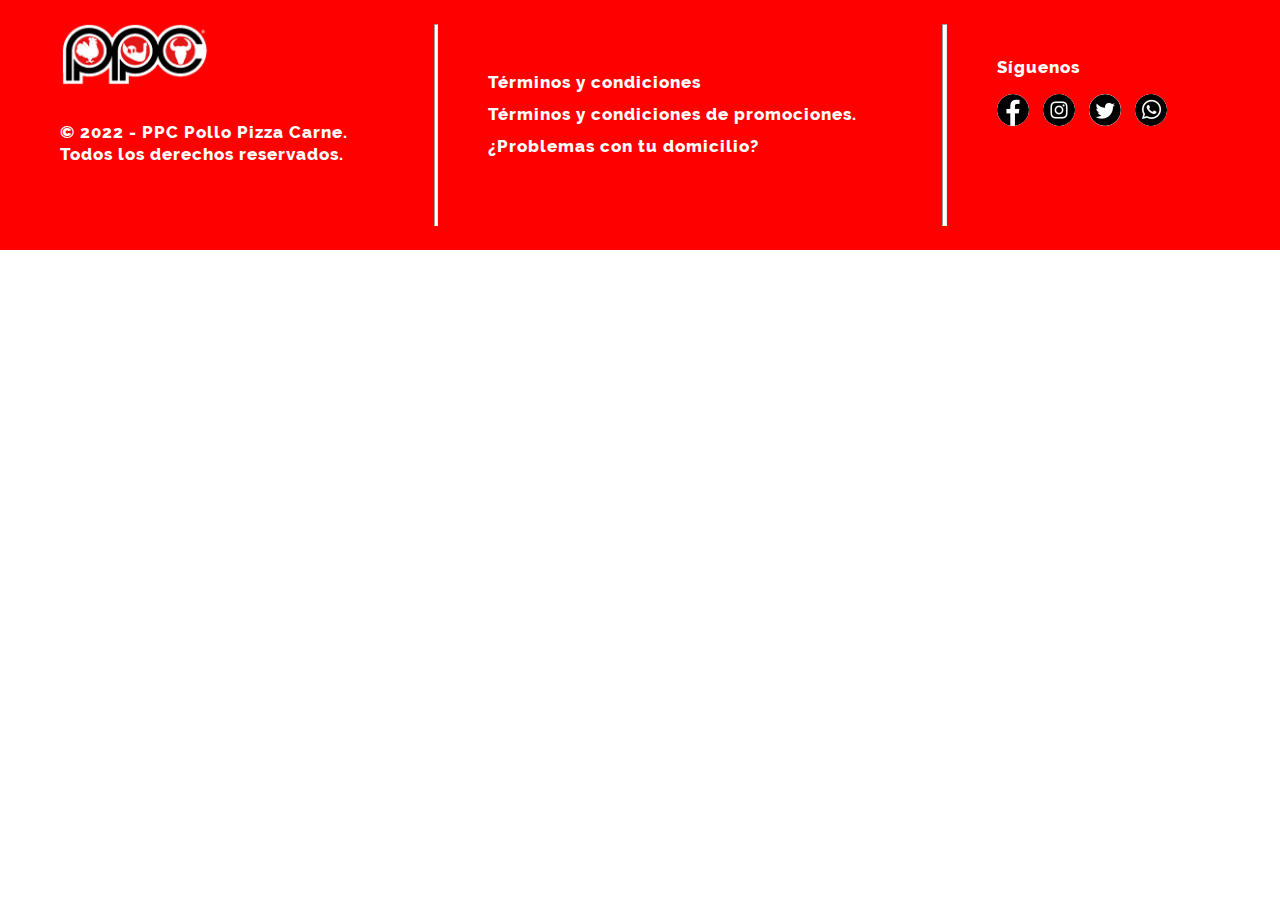
==== index.html @ 68847d25 "Se realiza cambios" ====
<!DOCTYPE html>
<html lang="en">
<head>
    <meta charset="UTF-8">
    <meta name="viewport" content="width=device-width">
    <title>PPC</title>
    <link rel="icon" href="img-proyecto/favicon-32x32.png">
    <link rel="stylesheet" href="public/css/style.css">
    <link rel="preconnect" href="https://fonts.googleapis.com">
    <link rel="preconnect" href="https://fonts.gstatic.com" crossorigin>

<body>
    <footer>
        <section>
            <div class="primero">
                <img src="public/assets/img-proyecto/logo_ppc.png" alt="logo">
                <p>© 2022 - PPC Pollo Pizza Carne.</p>
                <p> Todos los derechos reservados.</p>
            </div>
            <hr id="linea-uno">
            <div class="segundo">
                <p>Términos y condiciones</p>
                <p>Términos y condiciones de promociones.</p>
                <p>¿Problemas con tu domicilio?</p>
            </div>
            <hr id="linea-dos">
            <div class="tercero">
                <p>Síguenos</p>
                <div id="redes">
                    <img src="public/assets/img-proyecto/logotipo-circular-de-facebook.png" alt="Facebook">
                    <img src="public/assets/img-proyecto/instagram_black_logo_icon_147122.ico" alt="Instagram">
                    <img src="public/assets/img-proyecto/social_Twitter_38.ico" alt="Twitter">
                    <img src="public/assets/img-proyecto/whatsapp_black_logo_icon_147050.ico" alt="whatsapp">
                </div>
            </div>
        </section>
    </footer>
</body>
</html>
---- public/css/style.css ----
@font-face {
    font-family: product;
    src: url(../assets/fuentes/Raleway-ExtraBold.ttf);
    font-style: normal;
    font-weight: normal;
}
body{
    font-family: product;
    font-size: 17px;
    margin: 0;
    padding: 0;
    letter-spacing: 1px;
}
section{
    display: flex;
    background-color: red;
    height: 250px;
    width: 100%;
    color: white;
    align-items: center;
    justify-content: center;
}
.primero{
    display: flex; 
    flex-direction: column;
    margin-bottom: 80px;
    width: 400px;
    margin-left: 60px;
}
.primero p{
    margin-bottom: -15px;
}
.primero img{
    width: 150px;
    margin-bottom: 20px;
}
hr{
    width: 3px;
    height: 200px;
    background-color: white;
    margin-top: 5px;
    margin-left: 50px;
    margin-right: 50px;
    margin-bottom: 5px;
} 

.tercero{
    display: flex;
    flex-direction: column;
}
#redes img{
    background-color: white;
    border-radius: 100%;
    border-color: black;
    border-width: -1px;
    max-width: 15%;
    width: 32px; 
    margin-right: 9px;
    margin-bottom: 80px;
}
.segundo {
    margin-bottom: 45px;
    width: 500px;
}
.segundo p{
    margin-bottom: -5px;
}
.tercero{
    width: 350px;
}
@media screen and (max-width: 700px){
    section{
        flex-direction: column;
        height: 400px;
        justify-content: flex-start;
        align-items: flex-start;
    }
    .primero{
        margin: 0;
        margin-bottom: 10px;
        margin-left: 20px;
    }
    .primero img{
        margin-bottom: 1px;
    }
    hr{
        margin: 0;
        visibility: hidden;
    }
    .segundo{
        margin-left: 20px;
        margin-bottom: 0;
    }
    .tercero{
        margin-left: 20px;
        width: none;
    }
}
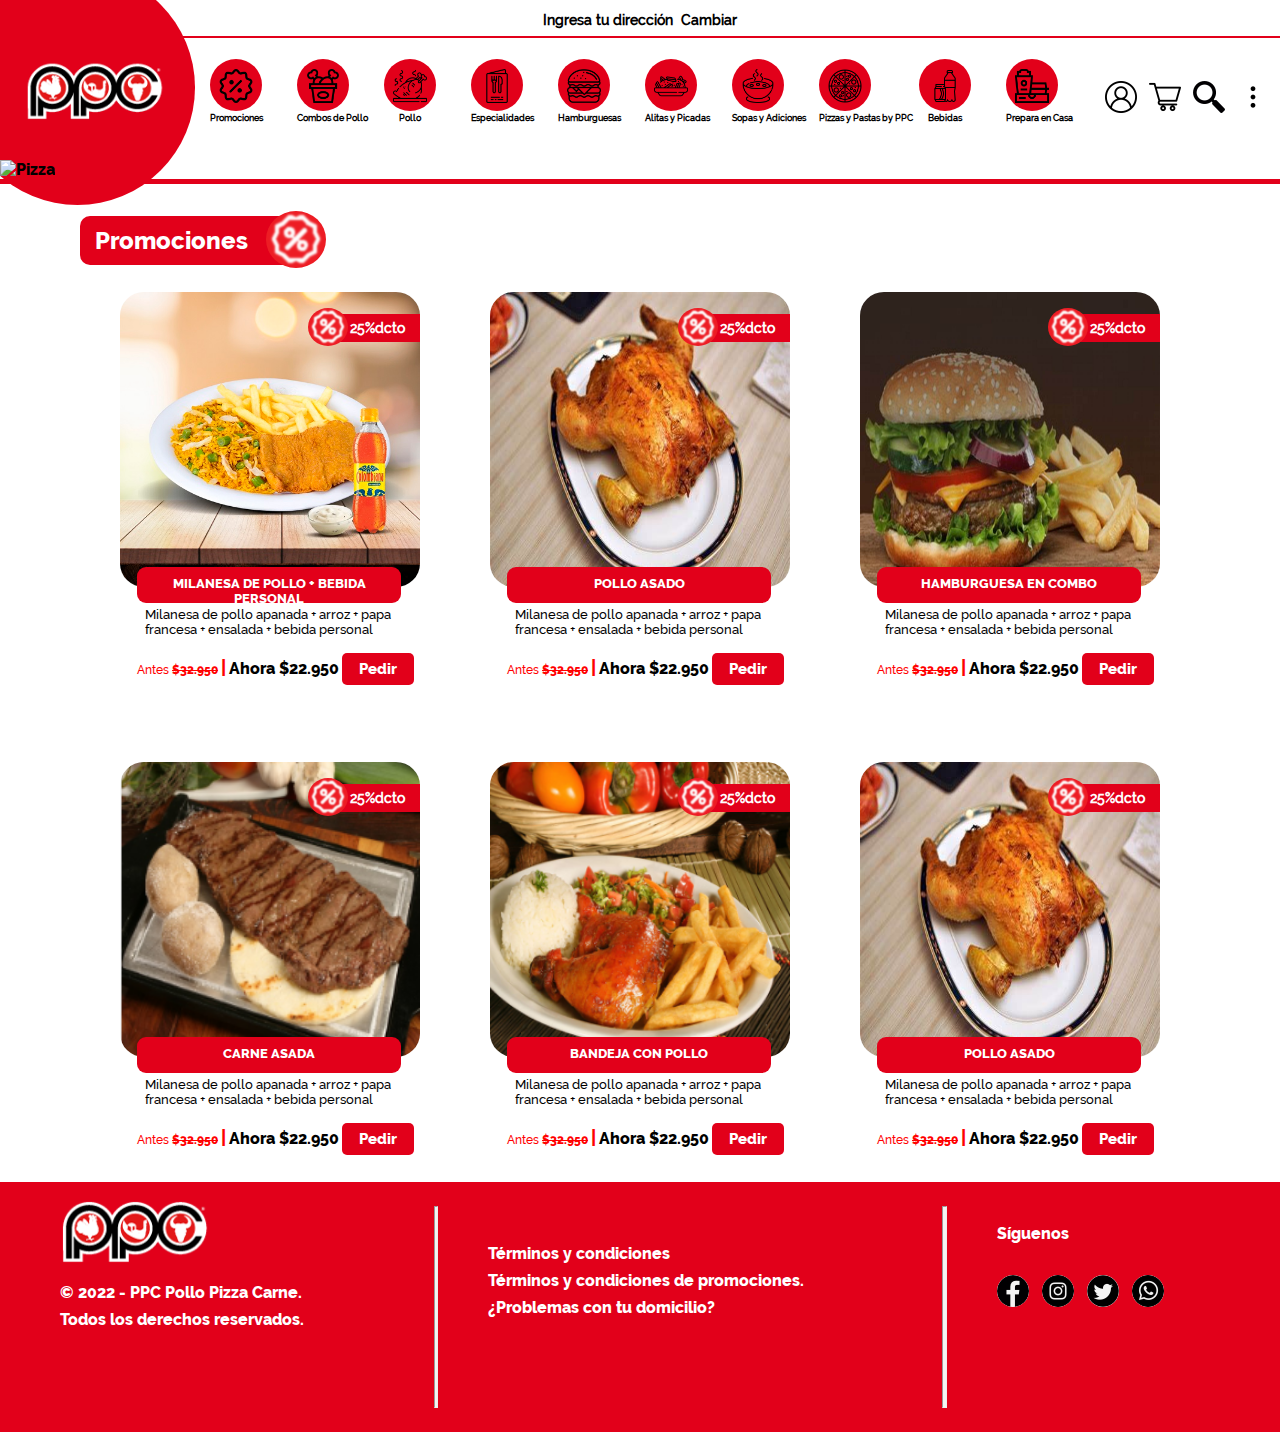
==== commit 869c6021: "Corrección navbar" ====
--- a/index.html
+++ b/index.html
@@ -1,19 +1,299 @@
 <!DOCTYPE html>
-<html lang="en">
+<html lang="es">
 <head>
     <meta charset="UTF-8">
-    <meta name="viewport" content="width=device-width">
+    <meta http-equiv="X-UA-Compatible" content="IE=edge">
+    <meta name="viewport" content="width=device-width, initial-scale=1.0">
     <title>PPC</title>
-    <link rel="icon" href="img-proyecto/favicon-32x32.png">
-    <link rel="stylesheet" href="public/css/style.css">
+
+    <!--Styles-->
+    <link rel="stylesheet" href="public/css/styles.css">
+
+    <!--favicon-->
+    <link rel="shortcut icon" href="public/assets/icons/favicon.png" type="image/x-icon">
+
+    <!--Fonts-->
     <link rel="preconnect" href="https://fonts.googleapis.com">
     <link rel="preconnect" href="https://fonts.gstatic.com" crossorigin>
-
+    <link href="https://fonts.googleapis.com/css2?family=Fraunces:opsz,wght@9..144,300;9..144,700&family=Kanit:wght@300;400&family=Montserrat:wght@400;500;700&family=Roboto:wght@500&display=swap" rel="stylesheet">
+
+    <!-- Ion icon -->
+    <script defer type="module" src="https://unpkg.com/ionicons@5.5.2/dist/ionicons/ionicons.esm.js"></script>
+
+</head>
 <body>
-    <footer>
-        <section>
+    
+    <!-- Header -->
+    <header>
+        <nav>
+            <div class="container-logo">
+                <a href="#">
+                 <img src="public/assets/img/logo_ppc.png" alt="Logo PPC">
+                 </a> 
+             </div>
+         
+             <div class="container-banner">
+                 <div class="direction-options">
+                     
+                     <a class="enter-address" href="#">
+                         Ingresa tu dirección
+                     </a>
+                     
+                     <a class="change-address" href="#">
+                         Cambiar
+                     </a>
+                 </div>
+         
+                 <div class="line">
+             
+                 </div>
+         
+                 <div class="container-menu-options">
+         
+                     <div class="container-menu">
+                         <div class="menu">
+                             <a href="#">
+                                 <img src="public/assets/img/promociones.png" alt="Promociones">
+                                 <p class="text-menu">Promociones</p>
+                                </a>
+                            </div>
+         
+                         <div class="menu">
+                             <a href="#">
+                                 <img src="public/assets/img/combos_pollo.png" alt="Combos de Pollo">
+                                 <p class="text-menu">Combos de Pollo</p>
+                             </a>
+                         </div>
+         
+                         <div class="menu">
+                             <a href="#">
+                                 <img src="public/assets/img/pollo.png" alt="Pollo">
+                                 <p class="text-menu">Pollo</p>
+                             </a>
+                         </div>
+         
+                         <div class="menu">
+                             <a href="#">
+                                 <img src="public/assets/img/especialidades.png" alt="Especialidades">
+                                 <p class="text-menu">Especialidades</p>
+                             </a>
+                         </div>
+         
+                         <div class="menu">
+                             <a href="#">
+                                 <img src="public/assets/img/hamburguesa.png" alt="Hamburguesas">
+                                 <p class="text-menu">Hamburguesas</p>
+                             </a>
+                         </div>
+         
+                         <div class="menu">
+                             <a href="#">
+                                 <img src="public/assets/img/alitas_y_picadas.png" alt="Alitas y Picadas">
+                                 <p class="text-menu">Alitas y Picadas</p>
+                             </a>
+                         </div>
+         
+                         <div class="menu">
+                             <a href="#">
+                                 <img src="public/assets/img/sopas.png" alt="Sopas y Adiciones">
+                                 <p class="text-menu">Sopas y Adiciones</p>
+                             </a>
+                         </div>
+         
+                         <div class="menu">
+                             <a href="#">
+                                 <img src="public/assets/img/pizza.png" alt="Pizzas y Pastas By PPC">
+                                 <p class="text-menu">Pizzas y Pastas by PPC</p>
+                             </a>
+                         </div>
+         
+                         <div class="menu">
+                             <a href="#">
+                                 <img src="public/assets/img/bebidas.png" alt="Bebidas">
+                                 <p class="text-menu">Bebidas</p>
+                             </a>
+                         </div>
+         
+                         <div class="menu">
+                             <a href="#">
+                                 <img src="public/assets/img/prepara-casa.png" alt="Prepara en Casa">
+                                 <p class="text-menu">Prepara en Casa</p>
+                             </a>
+                         </div>
+                         
+                     </div>
+         
+                     <div class="container-options">
+                         
+                         <a href="#"><img class="options-user" src="public/assets/img/user.png" alt="User"></a> 
+                         <a href="#"><img class="options-user" src="public/assets/img/cart.png" alt="Cart"></a>
+                         <a href="#"><img class="options-user" src="public/assets/img/search.png" alt="Search"></a>
+                         <a href="#"><img class="options-user" src="public/assets/img/three-points.png" alt="Options"></a>
+                     
+                     </div>
+                 </div>
+                 
+             </div>
+        </nav>
+    </header>
+    <main>
+
+        <!-- Carrousel -->
+
+        <div> 
+            <ion-icon name="chevron-back-outline" class="slider-icon__arrow leftArrow" onclick="plusSlides(-1)"></ion-icon>
+
+            <ion-icon name="chevron-forward-outline" class="slider-icon__arrow rightArrow" onclick="plusSlides(1)"></ion-icon>
+        </div>
+    
+    
+    <section class="slider-container">
+
+            <section class="slider-content w3-animate-right"> 
+                <img class="img-carrousel" src="https://cdn.inoutdelivery.com/ppc.inoutdelivery.com/lg/1663952769043-1500x400.jpg" alt="Pizza" style="width:100%">
+            </section>
+
+            <section class="slider-content w3-animate-right"> 
+                <img class="img-carrousel" src="https://cdn.inoutdelivery.com/ppc.inoutdelivery.com/lg/1648566116126-1550x400_Milanesa.jpg" alt="Milanesa" style="width:100%">
+            </section>
+            
+            <section class="slider-content w3-animate-right "> 
+                <img class="img-carrousel" src="https://cdn.inoutdelivery.com/ppc.inoutdelivery.com/lg/1649430879957-1550x400_Pizza.jpg" alt="Pizza" style="width:100%">
+            </section>
+            
+            <section class="slider-content w3-animate-right">
+                <img class="img-carrousel" src="https://cdn.inoutdelivery.com/ppc.inoutdelivery.com/lg/1649430859331-1550x400_Pizzas%26Pastas%20(1).jpg" alt="Pizza" style="width:100%">
+            </section>
+            
+            <section class="slider-content w3-animate-right ">
+                <img class="img-carrousel" src="https://cdn.inoutdelivery.com/ppc.inoutdelivery.com/lg/1649430879957-1550x400_Pizza.jpg" alt="Pizza" style="width:100%">
+            </section>
+            
+        </section>
+
+    <!-- Content-card -->
+        <div class="promo">
+            <span class="percent"><h2>Promociones</h2> </span> 
+            <span class="icon">
+                <img class="icon-percent" src="public/assets/img/icon-percent.png" alt="">  
+            </span> 
+        </div>
+        <div class="container">
+            <div class="card">
+                <div class="image">
+                    <p class="hidden">Milanesa de pollo apanada + arroz + papa francesa + ensalada + bebida personal</p>
+                    <img class="pro" src="public/assets/img/milanesa-pollo.jpg" alt="">
+                    <div class="discount-price">
+                        <span class="percent"><p>25%dcto</p> </span> 
+                            <span class="icon">
+                                <img class="icon-percent" src="public/assets/img/icon-percent.png" alt="">
+                            </span>      
+                        </div>
+                    </div>
+                <h4>MILANESA DE POLLO + BEBIDA PERSONAL</h4> 
+                <p class="text">Milanesa de pollo apanada + arroz + papa francesa + ensalada + bebida personal</p>
+                <div class="price">
+                    <p class="price-total">Antes <del class="subrayado">  $32.950</del> <span class="separator">|</span> <strong class="now">  Ahora $22.950</strong> <button><strong>Pedir</strong></button></p>
+                </div> 
+            </div>
+
+            <div class="card">
+                <div class="image">
+                    <p class="hidden">Milanesa de pollo apanada + arroz + papa francesa + ensalada + bebida personal</p>
+                    <img class="pro" src="public/assets/img/pollo-asado.jpg" alt="">
+                    <div class="discount-price">
+                        <span class="percent"><p>25%dcto</p> </span> 
+                        <span class="icon">
+                            <img class="icon-percent" src="public/assets/img/icon-percent.png" alt="">  
+                            </span>      
+                    </div>
+                </div>
+                <h4>POLLO ASADO</h4> 
+                <p class="text">Milanesa de pollo apanada + arroz + papa francesa + ensalada + bebida personal</p>
+                <div class="price">
+                    <p class="price-total">Antes <del class="subrayado">  $32.950</del> <span class="separator">|</span> <strong class="now">  Ahora $22.950</strong> <button><strong>Pedir</strong></button></p>
+                </div> 
+            </div>
+
+            <div class="card">
+                <div class="image">
+                    <p class="hidden">Milanesa de pollo apanada + arroz + papa francesa + ensalada + bebida personal</p>
+                    <img class="pro" src="public/assets/img/hamburguesa-combo.jpg" alt="">
+                    <div class="discount-price">
+                        <span class="percent"><p>25%dcto</p> </span> 
+                            <span class="icon">
+                            <img class="icon-percent" src="public/assets/img/icon-percent.png" alt="">  
+                            </span>      
+                    </div>
+                </div>
+                <h4>HAMBURGUESA EN COMBO</h4> 
+                <p class="text">Milanesa de pollo apanada + arroz + papa francesa + ensalada + bebida personal</p>
+                <div class="price">
+                    <p class="price-total">Antes <del class="subrayado">  $32.950</del> <span class="separator">|</span> <strong class="now">  Ahora $22.950</strong> <button><strong>Pedir</strong></button></p>
+                </div> 
+            </div>
+            
+            <div class="card">
+                <div class="image">
+                    <p class="hidden">Milanesa de pollo apanada + arroz + papa francesa + ensalada + bebida personal</p>
+                    <img class="pro" src="public/assets/img/carne-asada.png" alt="">
+                    <div class="discount-price">
+                        <span class="percent"><p>25%dcto</p> </span> 
+                            <span class="icon">
+                            <img class="icon-percent" src="public/assets/img/icon-percent.png" alt="">  
+                            </span>      
+                    </div>
+                </div>
+                <h4>CARNE ASADA</h4> 
+                <p class="text">Milanesa de pollo apanada + arroz + papa francesa + ensalada + bebida personal</p>
+                <div class="price">
+                    <p class="price-total">Antes <del class="subrayado">  $32.950</del> <span class="separator">|</span> <strong class="now">  Ahora $22.950</strong> <button><strong>Pedir</strong></button></p>
+                </div> 
+            </div>
+
+            <div class="card">
+                <div class="image">
+                    <p class="hidden">Milanesa de pollo apanada + arroz + papa francesa + ensalada + bebida personal</p>
+                    <img class="pro" src="public/assets/img/bandeja-pollo.png" alt="">
+                    <div class="discount-price">
+                        <span class="percent"><p>25%dcto</p> </span> 
+                            <span class="icon">
+                            <img class="icon-percent" src="public/assets/img/icon-percent.png" alt="">  
+                            </span>      
+                    </div>
+                </div>
+                <h4>BANDEJA CON POLLO</h4> 
+                <p class="text">Milanesa de pollo apanada + arroz + papa francesa + ensalada + bebida personal</p>
+                <div class="price">
+                    <p class="price-total">Antes <del class="subrayado">  $32.950</del> <span class="separator">|</span> <strong class="now">  Ahora $22.950</strong> <button><strong>Pedir</strong></button></p>
+                </div> 
+            </div>
+            <div class="card">
+                <div class="image">
+                    <p class="hidden">Milanesa de pollo apanada + arroz + papa francesa + ensalada + bebida personal</p>
+                    <img class="pro" src="public/assets/img/pollo-asado.jpg" alt="">
+                    <div class="discount-price">
+                        <span class="percent"><p>25%dcto</p> </span> 
+                            <span class="icon">
+                            <img class="icon-percent" src="public/assets/img/icon-percent.png" alt="">  
+                            </span>      
+                    </div>
+                </div>
+                <h4>POLLO ASADO</h4> 
+                <p class="text">Milanesa de pollo apanada + arroz + papa francesa + ensalada + bebida personal</p>
+                <div class="price">
+                    <p class="price-total">Antes <del class="subrayado">  $32.950</del> <span class="separator">|</span> <strong class="now">  Ahora $22.950</strong> <button><strong>Pedir</strong></button></p>
+                </div> 
+            </div>
+        </div>
+    </main>
+
+    <!-- Footer -->
+
+    <footer class="footer">
+        <section class="section-footer">
             <div class="primero">
-                <img src="public/assets/img-proyecto/logo_ppc.png" alt="logo">
+                <img src="./public/assets/img/img-proyecto/logo_ppc.png" alt="logo">
                 <p>© 2022 - PPC Pollo Pizza Carne.</p>
                 <p> Todos los derechos reservados.</p>
             </div>
@@ -27,13 +307,19 @@
             <div class="tercero">
                 <p>Síguenos</p>
                 <div id="redes">
-                    <img src="public/assets/img-proyecto/logotipo-circular-de-facebook.png" alt="Facebook">
-                    <img src="public/assets/img-proyecto/instagram_black_logo_icon_147122.ico" alt="Instagram">
-                    <img src="public/assets/img-proyecto/social_Twitter_38.ico" alt="Twitter">
-                    <img src="public/assets/img-proyecto/whatsapp_black_logo_icon_147050.ico" alt="whatsapp">
+                    <img src="./public/assets/img/img-proyecto/logotipo-circular-de-facebook.png" alt="Facebook">
+                    <img src="./public/assets/img/img-proyecto/instagram_black_logo_icon_147122.ico" alt="Instagram">
+                    <img src="./public/assets/img/img-proyecto/social_Twitter_38.ico" alt="Twitter">
+                    <img src="./public/assets/img/img-proyecto/whatsapp_black_logo_icon_147050.ico" alt="whatsapp">
                 </div>
             </div>
         </section>
     </footer>
+
+
+    <script src="https://kit.fontawesome.com/e5b8fa4e0c.js" crossorigin="anonymous"></script>
+
+    <script src="public/js/funcionalidad.js" defer></script>
+    <script src="public/js/movimiento.js" defer></script>
 </body>
 </html>--- a/public/css/styles.css
+++ b/public/css/styles.css
@@ -0,0 +1,613 @@
+@font-face {
+    font-family: product;
+    src: url(../assets/fonts/Raleway-ExtraBold.ttf);
+    font-style: normal;
+    font-weight: normal;
+}
+
+@font-face {
+    font-family: text;
+    src: url(../assets/fonts/Raleway-Medium.ttf);
+    font-style: normal;
+    font-weight: normal;
+}
+
+:root{
+    --background-percent: #e2001a;
+    --clr-secondary: #a41310;
+    --white: #f4f4f4;
+    --yellow:#ffd202;
+}
+
+* {
+    margin: 0px;
+    padding: 0px;
+    font-family: product;
+}
+
+/* nav */
+.container-logo{
+    background-color:var(--background-percent) ;
+    border-radius:50%;
+    width: 235px;
+    height: 235px;
+    display: flex;
+    justify-content: center;
+    align-items: center;
+    position: absolute;
+    margin-left: -40px;
+    margin-top: -30px;
+}
+
+.container-logo img{
+    width: 140px;
+    height: 60px;
+    margin-left: 35px;
+}
+
+.container-banner{
+    height: 160px;
+}
+
+.direction-options{
+    display: flex;
+    justify-content:center;
+    padding: 8px;
+}
+
+.enter-address{
+    margin-right: 8px;
+    font-size: 14px;
+    font-family: text;
+    text-decoration: none;
+    color:inherit;
+
+}
+
+.change-address{
+    font-size: 14px;
+    font-family:text;
+    text-decoration: none;
+    color: var(--color-red);
+}
+
+.line{
+    width: 100%;
+    height: 2px;
+    background-color: var(--background-percent);
+}
+
+.container-menu-options{
+    height:124px;
+    display:flex;
+    margin-left: 210px;
+}
+
+/* ------------------------------------ */
+
+.container-menu{
+    display: grid;
+    grid-template-columns:1fr 1fr 1fr 1fr 1fr 1fr 1fr 100px 1fr 1fr;
+    margin-top: -30px;
+    align-content: center;
+}
+
+.menu{
+    display: block;
+    width: 52px;
+    height: 52px;
+    background-color:var(--background-percent);
+    border-radius: 50%;
+    text-align: center;
+    margin-right: 35px;
+}
+
+.menu img{
+    width: 34px;
+    height: 34px;
+    padding: 6px 9px;
+}
+
+
+a, .text-menu{
+    font-family:text;
+    font-size: 9px;
+    font-weight:900;
+    text-decoration:none;
+    color: inherit;
+    display: flex;
+    flex-direction: column;
+    margin-top: 4px;
+    white-space:nowrap;
+}
+
+
+/* ------------------------------------------------- */
+
+.container-options{
+    display: flex;
+    width: 100%;
+    align-items:center;
+    justify-content:flex-end;
+    margin-right: 15px;
+}
+
+.container-options .options-user{
+    width: 32px;
+    height: 32px;
+    margin-left: 12px;
+    margin-top: -10px; 
+}
+
+/* Carrousel */
+
+.slider-container{
+    overflow: hidden;
+    border-bottom: 5px solid var(--background-percent);
+    width:100%    
+}
+
+.slider-container .slider-content{
+    width:100%;
+    float: left;
+    position: relative;
+}
+
+.slider-container img{
+    width: 100%;
+}
+
+.slider-icon__arrow{
+    position: absolute;
+    color:var(--white);
+    font-weight: 900;
+    background-color: rgba(0,0,0,0.5);
+    border-radius: 50%;
+    font-size:4rem;
+    top:8rem;
+    z-index: 1; 
+    cursor: pointer;
+    z-index: 1;
+}
+
+.leftArrow{
+    left: 2rem;
+}
+
+.rightArrow{
+    right: 2rem;
+}
+
+@keyframes slider{
+    0%{margin-left:0;}
+    20%{margin-left:0;} 
+    
+    25%{margin-left:-100%;}
+    45%{margin-left:-100%;}
+    
+    50%{margin-left:-200%;}
+    70%{margin-left:-200%;}
+     
+    75%{margin-left:-300%;}
+    95%{margin-left:-300%;} 
+    100%{margin-left:-400%;} 
+    
+}
+
+.container{
+    width: 100%;
+    max-width: 1200px;
+    height: 430px;
+    display: flex;
+    flex-wrap: wrap;
+    justify-content: center;
+    margin: auto;
+}
+
+.promo{
+    margin-top: 1.5rem;
+    margin-left: 5rem;
+    position: relative;
+    display: flex;
+}
+
+.promo h2{
+    margin-top: 0.5rem;
+    background-color: var(--background-percent);
+    color: white;
+    padding: 10px;
+    padding-left: 15px;
+    padding-right: 50px;
+    border-radius: 10px;
+}
+
+.promo img{
+    border-radius: 100%;
+    margin-left: -2rem;
+    margin-top: 0.2rem;
+}
+
+
+.container .card{
+    width: 330px;
+    height: 430px;
+    border-radius: 8px;
+    margin: 20px;
+    text-align: center;
+    transition: all 0.25;
+}
+
+.discount-price {
+    display: flex;
+    position: absolute;
+    margin-top: -18rem; 
+}
+
+.discount-price .icon img {
+    border-radius: 100%;
+    margin-left: -11.5rem;
+    margin-top: 0.3rem;
+    width: 40px;
+    
+}
+
+.discount-price .percent p{
+    margin-top: 0.7rem;
+    background-color: var(--background-percent);
+    color: white;
+    padding: 6px;
+    padding-left: 15px;
+    padding-right: 15px;
+    margin-left: 14.4rem;
+    font-size: 14px;
+    font-weight: 600;
+    font-family: text;
+}
+
+
+.container .card .image img.pro{
+    width: 300px;
+    height: 295px;
+    border-radius: 8%;
+    cursor: pointer;
+}
+
+.image p.hidden{
+    margin: auto;  
+    color: #fff;
+    text-align: center;
+    width: 300px;
+    height: 150px;
+    padding-top: 145px;
+    border-radius: 8%;
+    background: rgba(252, 0, 0, 0.6);
+    transition: opacity .4s linear;
+    cursor: pointer;  
+    position: absolute;
+    margin-top: 0.001rem;
+    margin-left: 1rem;
+    opacity: 0;
+}
+
+.image p.hidden:hover{
+    opacity: 0.75; 
+}
+
+.container h4{
+    background-color: var(--background-percent);
+    border-top-left-radius: 9px;
+    border-top-right-radius: 9px;
+    border-bottom-left-radius: 9px;
+    border-bottom-right-radius: 9px;
+    padding-top: 0.55rem;
+    padding-bottom: 0.2rem;
+    font-size: 13px;
+    color: white;
+    text-align: center;
+    width: 16.5rem;
+    height: 1.5rem;
+    position: absolute;
+    margin-top: -1.5rem;
+    margin-left: 2rem;
+
+}
+
+.container .card .text{
+    margin-top: 1rem;
+    position: relative;
+    text-align: left;
+    font-size: 13px;
+    font-family: text;
+    margin-left: 2.5rem;
+}
+
+.container .price .price-total{
+    position: absolute;
+    margin-top: 1rem;
+    margin-left: 2rem;
+    color: red;
+    font-size: 11.5px;
+    font-family: text;
+}
+
+.container .price .price-total strong.now{
+    color: black;
+    font-size: 16px;
+}
+
+.container .price .price-total .separator{
+    font-size: 18px;
+}
+
+.container .price .price-total button{
+    background-color: var(--background-percent);
+    color: white;
+    border: none;
+    width: 4.5rem;
+    height: 2rem;
+    border-radius: 5px;
+    font-size: 15px;
+    font-family: text;
+    cursor: pointer;
+}
+
+
+
+.section-footer{
+    margin-top: 30rem;
+    display: flex;
+    background-color:var(--background-percent);
+    height: 250px;
+    width: 100%;
+    color: white;
+    align-items: center;
+    justify-content: center;
+}
+.primero{
+    display: flex; 
+    flex-direction: column;
+    margin-bottom: 80px;
+    width: 400px;
+    margin-left: 60px;
+}
+.primero p{
+    margin-bottom: .5rem;
+}
+.primero img{
+    width: 150px;
+    margin-bottom: 20px;
+}
+hr{
+    width: 3px;
+    height: 200px;
+    background-color:var(--white);
+    margin-top: 5px;
+    margin-left: 50px;
+    margin-right: 50px;
+    margin-bottom: 5px;
+} 
+
+.tercero{
+    display: flex;
+    flex-direction: column;
+}
+#redes img{
+    background-color: var(--white);
+    border-radius: 100%;
+    border-color: black;
+    border-width: -1px;
+    max-width: 15%;
+    width: 32px; 
+    margin-right: 9px;
+    margin-bottom: 80px;
+}
+.segundo {
+    margin-bottom: 45px;
+    width: 500px;
+}
+.segundo p{
+    margin-bottom: .5rem;
+}
+.tercero{
+    width: 350px;
+}
+.tercero p{
+    margin-bottom: 2rem;
+}
+    
+
+
+/* Media Query */
+@media (max-width: 374px){
+    .slider-icon__arrow{
+        visibility: hidden;
+    
+    }
+}
+
+@media (min-width: 375px) and (max-width: 500px) {
+
+       
+    .slider-text__msj{
+        font-size: 1.3rem;
+        
+    }
+    
+    .slider-text__nameMenu{
+        font-size:1.7rem;
+    }
+    
+    .slider-text__priceMenu{
+        font-size: 4rem;
+        letter-spacing: -.1rem;
+        
+    }
+    
+    .slider-icon__arrow{
+        visibility: hidden;
+    
+    }
+    
+    .slider-container .slider-image__menu img{
+        width:13rem;
+        height:10rem;
+        border-radius: 50%;
+    }
+
+}   
+
+@media (min-width: 501px) and (max-width: 700px) {  
+       
+    .slider-text__msj{
+        font-size: 1.7rem;
+        
+    }
+    
+    .slider-text__nameMenu{
+        font-size:2.4rem;
+    }
+    
+    .slider-text__priceMenu{
+        font-size: 5.5rem;
+        letter-spacing: -.1rem;
+        
+    }
+
+    .slider-container .slider-image__menu img{
+        width:18rem;
+        height:13rem;
+        border-radius: 50%;
+    }
+    .slider-icon__arrow{
+        top:13rem;
+        font-size: 2.5rem;
+    }
+}
+
+
+@media screen and (max-width: 700px){
+    section{
+        flex-direction: column;
+        height: 400px;
+        justify-content: flex-start;
+        align-items: flex-start;
+    }
+    .primero{
+        margin: 0;
+        margin-bottom: 10px;
+        margin-left: 20px;
+    }
+    .primero img{
+        margin-bottom: 1px;
+    }
+    hr{
+        margin: 0;
+        visibility: hidden;
+    }
+    .segundo{
+        margin-left: 20px;
+        margin-bottom: 0;
+    }
+    .tercero{
+        margin-left: 20px;
+        width: none;
+    }
+}
+
+@media (min-width: 701px) and (max-width: 930px) {
+       
+    .slider-text__msj{
+        font-size: 2.5rem;
+        
+    }
+    
+    .slider-text__nameMenu{
+        font-size:3.5rem;
+    }
+    
+    .slider-text__priceMenu{
+        font-size: 8rem;
+        letter-spacing: -.1rem;
+        
+    }
+
+    .slider-container .slider-image__menu img{
+        width:27rem;
+        height:17rem;
+        border-radius: 50%;
+    }
+
+    .slider-content__text .slider-text__terms{
+        margin-left: 2.5rem;
+        font-size:.9rem;
+    }
+    
+    .slider-icon__arrow{
+        top:15rem;
+        font-size: 3rem;
+    }
+}
+@media (min-width: 931px){
+       
+    .slider-text__msj{
+        font-size: 3rem;  
+    }
+    
+    .slider-text__nameMenu{
+        font-size:4rem;
+    }
+    
+    .slider-text__priceMenu{
+        font-size: 9.5rem;
+        letter-spacing: -.4rem;
+        
+    }
+    
+    .slider-container .slider-image__menu img{
+        width:33rem;
+        height:18rem;
+        border-radius: 50%;
+    }
+    
+    .slider-content__text .slider-text__terms{
+        margin-left: 2.8rem;
+        font-size:.9rem;
+    }
+
+    .slider-icon__arrow{
+        top:16rem;
+        font-size: 3rem;
+    }
+
+}
+
+@media (min-width: 1200px){
+
+    .slider-text__msj{
+        font-size: 3.5rem;  
+    }
+    
+    .slider-text__nameMenu{
+        font-size:4.5rem;
+    }
+    
+    .slider-text__priceMenu{
+        font-size: 12.5rem;
+        letter-spacing: -.4rem;
+        
+    }
+
+    
+    .slider-container .slider-image__menu img{
+        width:45rem;
+        height:19rem;
+        border-radius: 50%;
+    }
+
+    .slider-icon__arrow{
+        top:18rem;
+        font-size: 3rem;
+    }
+    
+}
+
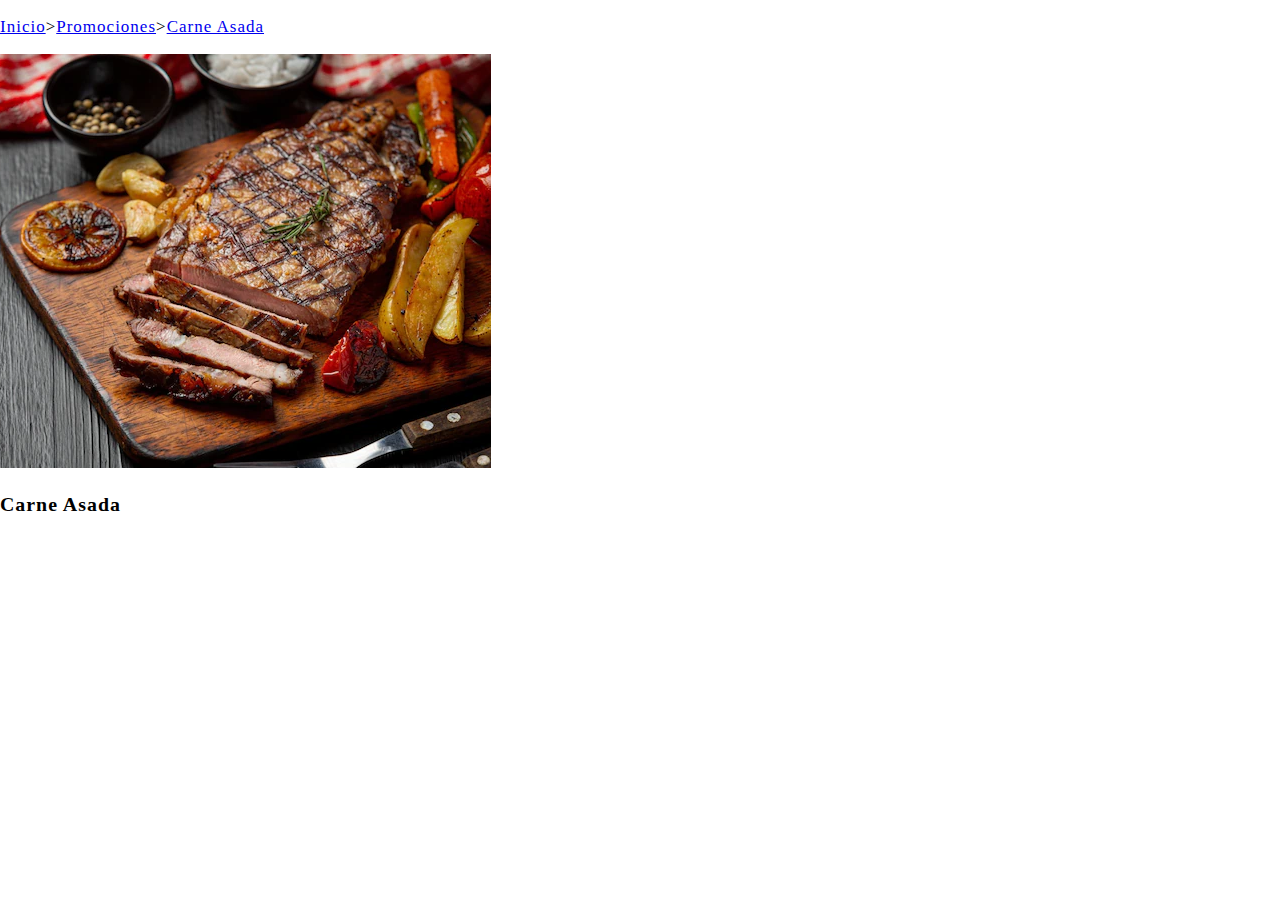
==== commit 7b699ee1: "Se empieza la actividad" ====
--- a/index.html
+++ b/index.html
@@ -1,325 +1,28 @@
 <!DOCTYPE html>
-<html lang="es">
+<html lang="en">
+
 <head>
     <meta charset="UTF-8">
     <meta http-equiv="X-UA-Compatible" content="IE=edge">
     <meta name="viewport" content="width=device-width, initial-scale=1.0">
-    <title>PPC</title>
+    <link rel="stylesheet" href="public/css/style.css">
+    <title>Document</title>
+</head>
 
-    <!--Styles-->
-    <link rel="stylesheet" href="public/css/styles.css">
+<body>
+    <main>
+        <section class="card-food">
+            <div class="img">
+                <p><a href="#">Inicio</a>><a href="#">Promociones</a>><a href="#">Carne Asada</a></p>
+                <img src="public/assets/img/carne-asada.jpg" alt="carne-asada">
+            </div>
+            <div class="text">
+                <h3>Carne Asada</h3>
 
-    <!--favicon-->
-    <link rel="shortcut icon" href="public/assets/icons/favicon.png" type="image/x-icon">
-
-    <!--Fonts-->
-    <link rel="preconnect" href="https://fonts.googleapis.com">
-    <link rel="preconnect" href="https://fonts.gstatic.com" crossorigin>
-    <link href="https://fonts.googleapis.com/css2?family=Fraunces:opsz,wght@9..144,300;9..144,700&family=Kanit:wght@300;400&family=Montserrat:wght@400;500;700&family=Roboto:wght@500&display=swap" rel="stylesheet">
-
-    <!-- Ion icon -->
-    <script defer type="module" src="https://unpkg.com/ionicons@5.5.2/dist/ionicons/ionicons.esm.js"></script>
-
-</head>
-<body>
-    
-    <!-- Header -->
-    <header>
-        <nav>
-            <div class="container-logo">
-                <a href="#">
-                 <img src="public/assets/img/logo_ppc.png" alt="Logo PPC">
-                 </a> 
-             </div>
-         
-             <div class="container-banner">
-                 <div class="direction-options">
-                     
-                     <a class="enter-address" href="#">
-                         Ingresa tu dirección
-                     </a>
-                     
-                     <a class="change-address" href="#">
-                         Cambiar
-                     </a>
-                 </div>
-         
-                 <div class="line">
-             
-                 </div>
-         
-                 <div class="container-menu-options">
-         
-                     <div class="container-menu">
-                         <div class="menu">
-                             <a href="#">
-                                 <img src="public/assets/img/promociones.png" alt="Promociones">
-                                 <p class="text-menu">Promociones</p>
-                                </a>
-                            </div>
-         
-                         <div class="menu">
-                             <a href="#">
-                                 <img src="public/assets/img/combos_pollo.png" alt="Combos de Pollo">
-                                 <p class="text-menu">Combos de Pollo</p>
-                             </a>
-                         </div>
-         
-                         <div class="menu">
-                             <a href="#">
-                                 <img src="public/assets/img/pollo.png" alt="Pollo">
-                                 <p class="text-menu">Pollo</p>
-                             </a>
-                         </div>
-         
-                         <div class="menu">
-                             <a href="#">
-                                 <img src="public/assets/img/especialidades.png" alt="Especialidades">
-                                 <p class="text-menu">Especialidades</p>
-                             </a>
-                         </div>
-         
-                         <div class="menu">
-                             <a href="#">
-                                 <img src="public/assets/img/hamburguesa.png" alt="Hamburguesas">
-                                 <p class="text-menu">Hamburguesas</p>
-                             </a>
-                         </div>
-         
-                         <div class="menu">
-                             <a href="#">
-                                 <img src="public/assets/img/alitas_y_picadas.png" alt="Alitas y Picadas">
-                                 <p class="text-menu">Alitas y Picadas</p>
-                             </a>
-                         </div>
-         
-                         <div class="menu">
-                             <a href="#">
-                                 <img src="public/assets/img/sopas.png" alt="Sopas y Adiciones">
-                                 <p class="text-menu">Sopas y Adiciones</p>
-                             </a>
-                         </div>
-         
-                         <div class="menu">
-                             <a href="#">
-                                 <img src="public/assets/img/pizza.png" alt="Pizzas y Pastas By PPC">
-                                 <p class="text-menu">Pizzas y Pastas by PPC</p>
-                             </a>
-                         </div>
-         
-                         <div class="menu">
-                             <a href="#">
-                                 <img src="public/assets/img/bebidas.png" alt="Bebidas">
-                                 <p class="text-menu">Bebidas</p>
-                             </a>
-                         </div>
-         
-                         <div class="menu">
-                             <a href="#">
-                                 <img src="public/assets/img/prepara-casa.png" alt="Prepara en Casa">
-                                 <p class="text-menu">Prepara en Casa</p>
-                             </a>
-                         </div>
-                         
-                     </div>
-         
-                     <div class="container-options">
-                         
-                         <a href="#"><img class="options-user" src="public/assets/img/user.png" alt="User"></a> 
-                         <a href="#"><img class="options-user" src="public/assets/img/cart.png" alt="Cart"></a>
-                         <a href="#"><img class="options-user" src="public/assets/img/search.png" alt="Search"></a>
-                         <a href="#"><img class="options-user" src="public/assets/img/three-points.png" alt="Options"></a>
-                     
-                     </div>
-                 </div>
-                 
-             </div>
-        </nav>
-    </header>
-    <main>
-
-        <!-- Carrousel -->
-
-        <div> 
-            <ion-icon name="chevron-back-outline" class="slider-icon__arrow leftArrow" onclick="plusSlides(-1)"></ion-icon>
-
-            <ion-icon name="chevron-forward-outline" class="slider-icon__arrow rightArrow" onclick="plusSlides(1)"></ion-icon>
-        </div>
-    
-    
-    <section class="slider-container">
-
-            <section class="slider-content w3-animate-right"> 
-                <img class="img-carrousel" src="https://cdn.inoutdelivery.com/ppc.inoutdelivery.com/lg/1663952769043-1500x400.jpg" alt="Pizza" style="width:100%">
-            </section>
-
-            <section class="slider-content w3-animate-right"> 
-                <img class="img-carrousel" src="https://cdn.inoutdelivery.com/ppc.inoutdelivery.com/lg/1648566116126-1550x400_Milanesa.jpg" alt="Milanesa" style="width:100%">
-            </section>
-            
-            <section class="slider-content w3-animate-right "> 
-                <img class="img-carrousel" src="https://cdn.inoutdelivery.com/ppc.inoutdelivery.com/lg/1649430879957-1550x400_Pizza.jpg" alt="Pizza" style="width:100%">
-            </section>
-            
-            <section class="slider-content w3-animate-right">
-                <img class="img-carrousel" src="https://cdn.inoutdelivery.com/ppc.inoutdelivery.com/lg/1649430859331-1550x400_Pizzas%26Pastas%20(1).jpg" alt="Pizza" style="width:100%">
-            </section>
-            
-            <section class="slider-content w3-animate-right ">
-                <img class="img-carrousel" src="https://cdn.inoutdelivery.com/ppc.inoutdelivery.com/lg/1649430879957-1550x400_Pizza.jpg" alt="Pizza" style="width:100%">
-            </section>
-            
+            </div>
         </section>
-
-    <!-- Content-card -->
-        <div class="promo">
-            <span class="percent"><h2>Promociones</h2> </span> 
-            <span class="icon">
-                <img class="icon-percent" src="public/assets/img/icon-percent.png" alt="">  
-            </span> 
-        </div>
-        <div class="container">
-            <div class="card">
-                <div class="image">
-                    <p class="hidden">Milanesa de pollo apanada + arroz + papa francesa + ensalada + bebida personal</p>
-                    <img class="pro" src="public/assets/img/milanesa-pollo.jpg" alt="">
-                    <div class="discount-price">
-                        <span class="percent"><p>25%dcto</p> </span> 
-                            <span class="icon">
-                                <img class="icon-percent" src="public/assets/img/icon-percent.png" alt="">
-                            </span>      
-                        </div>
-                    </div>
-                <h4>MILANESA DE POLLO + BEBIDA PERSONAL</h4> 
-                <p class="text">Milanesa de pollo apanada + arroz + papa francesa + ensalada + bebida personal</p>
-                <div class="price">
-                    <p class="price-total">Antes <del class="subrayado">  $32.950</del> <span class="separator">|</span> <strong class="now">  Ahora $22.950</strong> <button><strong>Pedir</strong></button></p>
-                </div> 
-            </div>
-
-            <div class="card">
-                <div class="image">
-                    <p class="hidden">Milanesa de pollo apanada + arroz + papa francesa + ensalada + bebida personal</p>
-                    <img class="pro" src="public/assets/img/pollo-asado.jpg" alt="">
-                    <div class="discount-price">
-                        <span class="percent"><p>25%dcto</p> </span> 
-                        <span class="icon">
-                            <img class="icon-percent" src="public/assets/img/icon-percent.png" alt="">  
-                            </span>      
-                    </div>
-                </div>
-                <h4>POLLO ASADO</h4> 
-                <p class="text">Milanesa de pollo apanada + arroz + papa francesa + ensalada + bebida personal</p>
-                <div class="price">
-                    <p class="price-total">Antes <del class="subrayado">  $32.950</del> <span class="separator">|</span> <strong class="now">  Ahora $22.950</strong> <button><strong>Pedir</strong></button></p>
-                </div> 
-            </div>
-
-            <div class="card">
-                <div class="image">
-                    <p class="hidden">Milanesa de pollo apanada + arroz + papa francesa + ensalada + bebida personal</p>
-                    <img class="pro" src="public/assets/img/hamburguesa-combo.jpg" alt="">
-                    <div class="discount-price">
-                        <span class="percent"><p>25%dcto</p> </span> 
-                            <span class="icon">
-                            <img class="icon-percent" src="public/assets/img/icon-percent.png" alt="">  
-                            </span>      
-                    </div>
-                </div>
-                <h4>HAMBURGUESA EN COMBO</h4> 
-                <p class="text">Milanesa de pollo apanada + arroz + papa francesa + ensalada + bebida personal</p>
-                <div class="price">
-                    <p class="price-total">Antes <del class="subrayado">  $32.950</del> <span class="separator">|</span> <strong class="now">  Ahora $22.950</strong> <button><strong>Pedir</strong></button></p>
-                </div> 
-            </div>
-            
-            <div class="card">
-                <div class="image">
-                    <p class="hidden">Milanesa de pollo apanada + arroz + papa francesa + ensalada + bebida personal</p>
-                    <img class="pro" src="public/assets/img/carne-asada.png" alt="">
-                    <div class="discount-price">
-                        <span class="percent"><p>25%dcto</p> </span> 
-                            <span class="icon">
-                            <img class="icon-percent" src="public/assets/img/icon-percent.png" alt="">  
-                            </span>      
-                    </div>
-                </div>
-                <h4>CARNE ASADA</h4> 
-                <p class="text">Milanesa de pollo apanada + arroz + papa francesa + ensalada + bebida personal</p>
-                <div class="price">
-                    <p class="price-total">Antes <del class="subrayado">  $32.950</del> <span class="separator">|</span> <strong class="now">  Ahora $22.950</strong> <button><strong>Pedir</strong></button></p>
-                </div> 
-            </div>
-
-            <div class="card">
-                <div class="image">
-                    <p class="hidden">Milanesa de pollo apanada + arroz + papa francesa + ensalada + bebida personal</p>
-                    <img class="pro" src="public/assets/img/bandeja-pollo.png" alt="">
-                    <div class="discount-price">
-                        <span class="percent"><p>25%dcto</p> </span> 
-                            <span class="icon">
-                            <img class="icon-percent" src="public/assets/img/icon-percent.png" alt="">  
-                            </span>      
-                    </div>
-                </div>
-                <h4>BANDEJA CON POLLO</h4> 
-                <p class="text">Milanesa de pollo apanada + arroz + papa francesa + ensalada + bebida personal</p>
-                <div class="price">
-                    <p class="price-total">Antes <del class="subrayado">  $32.950</del> <span class="separator">|</span> <strong class="now">  Ahora $22.950</strong> <button><strong>Pedir</strong></button></p>
-                </div> 
-            </div>
-            <div class="card">
-                <div class="image">
-                    <p class="hidden">Milanesa de pollo apanada + arroz + papa francesa + ensalada + bebida personal</p>
-                    <img class="pro" src="public/assets/img/pollo-asado.jpg" alt="">
-                    <div class="discount-price">
-                        <span class="percent"><p>25%dcto</p> </span> 
-                            <span class="icon">
-                            <img class="icon-percent" src="public/assets/img/icon-percent.png" alt="">  
-                            </span>      
-                    </div>
-                </div>
-                <h4>POLLO ASADO</h4> 
-                <p class="text">Milanesa de pollo apanada + arroz + papa francesa + ensalada + bebida personal</p>
-                <div class="price">
-                    <p class="price-total">Antes <del class="subrayado">  $32.950</del> <span class="separator">|</span> <strong class="now">  Ahora $22.950</strong> <button><strong>Pedir</strong></button></p>
-                </div> 
-            </div>
-        </div>
     </main>
 
-    <!-- Footer -->
+</body>
 
-    <footer class="footer">
-        <section class="section-footer">
-            <div class="primero">
-                <img src="./public/assets/img/img-proyecto/logo_ppc.png" alt="logo">
-                <p>© 2022 - PPC Pollo Pizza Carne.</p>
-                <p> Todos los derechos reservados.</p>
-            </div>
-            <hr id="linea-uno">
-            <div class="segundo">
-                <p>Términos y condiciones</p>
-                <p>Términos y condiciones de promociones.</p>
-                <p>¿Problemas con tu domicilio?</p>
-            </div>
-            <hr id="linea-dos">
-            <div class="tercero">
-                <p>Síguenos</p>
-                <div id="redes">
-                    <img src="./public/assets/img/img-proyecto/logotipo-circular-de-facebook.png" alt="Facebook">
-                    <img src="./public/assets/img/img-proyecto/instagram_black_logo_icon_147122.ico" alt="Instagram">
-                    <img src="./public/assets/img/img-proyecto/social_Twitter_38.ico" alt="Twitter">
-                    <img src="./public/assets/img/img-proyecto/whatsapp_black_logo_icon_147050.ico" alt="whatsapp">
-                </div>
-            </div>
-        </section>
-    </footer>
-
-
-    <script src="https://kit.fontawesome.com/e5b8fa4e0c.js" crossorigin="anonymous"></script>
-
-    <script src="public/js/funcionalidad.js" defer></script>
-    <script src="public/js/movimiento.js" defer></script>
-</body>
 </html>--- a/public/css/style.css
+++ b/public/css/style.css
@@ -0,0 +1,14 @@
+:root {
+    font-family: product;
+    src: url(../assets/fuentes/Raleway-ExtraBold.ttf);
+    font-style: normal;
+    font-weight: normal;
+}
+body{
+    font-family: product;
+    font-size: 17px;
+    margin: 0;
+    padding: 0;
+    letter-spacing: 1px;
+}
+
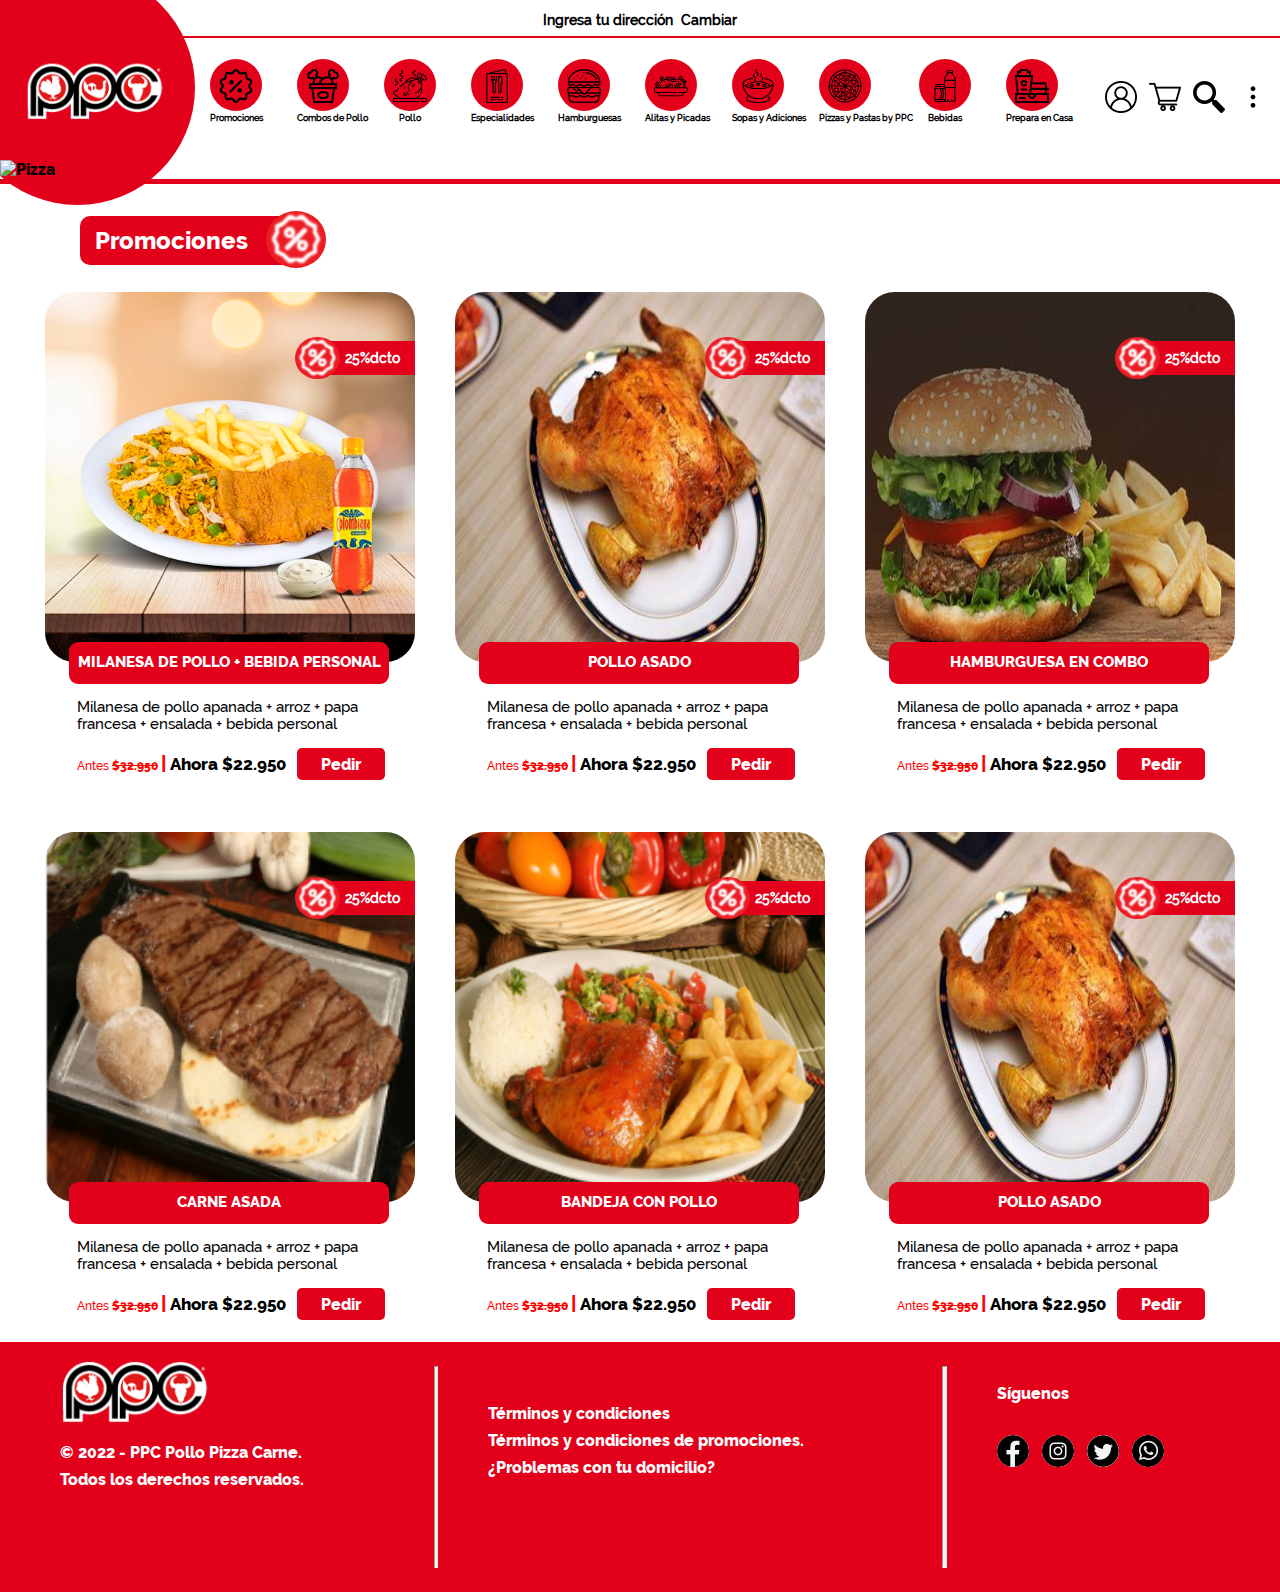
==== commit 0e191827: "Merge branch 'feature/content-card' of https://github.com/OzKrTec/Project-PPC into feature/registro" ====
--- a/index.html
+++ b/index.html
@@ -1,28 +1,325 @@
 <!DOCTYPE html>
-<html lang="en">
-
+<html lang="es">
 <head>
     <meta charset="UTF-8">
     <meta http-equiv="X-UA-Compatible" content="IE=edge">
     <meta name="viewport" content="width=device-width, initial-scale=1.0">
-    <link rel="stylesheet" href="public/css/style.css">
-    <title>Document</title>
+    <title>PPC</title>
+
+    <!--Styles-->
+    <link rel="stylesheet" href="public/css/styles.css">
+
+    <!--favicon-->
+    <link rel="shortcut icon" href="public/assets/icons/favicon.png" type="image/x-icon">
+
+    <!--Fonts-->
+    <link rel="preconnect" href="https://fonts.googleapis.com">
+    <link rel="preconnect" href="https://fonts.gstatic.com" crossorigin>
+    <link href="https://fonts.googleapis.com/css2?family=Fraunces:opsz,wght@9..144,300;9..144,700&family=Kanit:wght@300;400&family=Montserrat:wght@400;500;700&family=Roboto:wght@500&display=swap" rel="stylesheet">
+
+    <!-- Ion icon -->
+    <script defer type="module" src="https://unpkg.com/ionicons@5.5.2/dist/ionicons/ionicons.esm.js"></script>
+
 </head>
-
 <body>
+    
+    <!-- Header -->
+    <header>
+        <nav>
+            <div class="container-logo">
+                <a href="#">
+                 <img src="public/assets/img/logo_ppc.png" alt="Logo PPC">
+                 </a> 
+             </div>
+         
+             <div class="container-banner">
+                 <div class="direction-options">
+                     
+                     <a class="enter-address" href="#">
+                         Ingresa tu dirección
+                     </a>
+                     
+                     <a class="change-address" href="#">
+                         Cambiar
+                     </a>
+                 </div>
+         
+                 <div class="line">
+             
+                 </div>
+         
+                 <div class="container-menu-options">
+         
+                     <div class="container-menu">
+                         <div class="menu">
+                             <a href="#">
+                                 <img src="public/assets/img/promociones.png" alt="Promociones">
+                                 <p class="text-menu">Promociones</p>
+                                </a>
+                            </div>
+         
+                         <div class="menu">
+                             <a href="#">
+                                 <img src="public/assets/img/combos_pollo.png" alt="Combos de Pollo">
+                                 <p class="text-menu">Combos de Pollo</p>
+                             </a>
+                         </div>
+         
+                         <div class="menu">
+                             <a href="#">
+                                 <img src="public/assets/img/pollo.png" alt="Pollo">
+                                 <p class="text-menu">Pollo</p>
+                             </a>
+                         </div>
+         
+                         <div class="menu">
+                             <a href="#">
+                                 <img src="public/assets/img/especialidades.png" alt="Especialidades">
+                                 <p class="text-menu">Especialidades</p>
+                             </a>
+                         </div>
+         
+                         <div class="menu">
+                             <a href="#">
+                                 <img src="public/assets/img/hamburguesa.png" alt="Hamburguesas">
+                                 <p class="text-menu">Hamburguesas</p>
+                             </a>
+                         </div>
+         
+                         <div class="menu">
+                             <a href="#">
+                                 <img src="public/assets/img/alitas_y_picadas.png" alt="Alitas y Picadas">
+                                 <p class="text-menu">Alitas y Picadas</p>
+                             </a>
+                         </div>
+         
+                         <div class="menu">
+                             <a href="#">
+                                 <img src="public/assets/img/sopas.png" alt="Sopas y Adiciones">
+                                 <p class="text-menu">Sopas y Adiciones</p>
+                             </a>
+                         </div>
+         
+                         <div class="menu">
+                             <a href="#">
+                                 <img src="public/assets/img/pizza.png" alt="Pizzas y Pastas By PPC">
+                                 <p class="text-menu">Pizzas y Pastas by PPC</p>
+                             </a>
+                         </div>
+         
+                         <div class="menu">
+                             <a href="#">
+                                 <img src="public/assets/img/bebidas.png" alt="Bebidas">
+                                 <p class="text-menu">Bebidas</p>
+                             </a>
+                         </div>
+         
+                         <div class="menu">
+                             <a href="#">
+                                 <img src="public/assets/img/prepara-casa.png" alt="Prepara en Casa">
+                                 <p class="text-menu">Prepara en Casa</p>
+                             </a>
+                         </div>
+                         
+                     </div>
+         
+                     <div class="container-options">
+                         
+                         <a href="#"><img class="options-user" src="public/assets/img/user.png" alt="User"></a> 
+                         <a href="#"><img class="options-user" src="public/assets/img/cart.png" alt="Cart"></a>
+                         <a href="#"><img class="options-user" src="public/assets/img/search.png" alt="Search"></a>
+                         <a href="#"><img class="options-user" src="public/assets/img/three-points.png" alt="Options"></a>
+                     
+                     </div>
+                 </div>
+                 
+             </div>
+        </nav>
+    </header>
     <main>
-        <section class="card-food">
-            <div class="img">
-                <p><a href="#">Inicio</a>><a href="#">Promociones</a>><a href="#">Carne Asada</a></p>
-                <img src="public/assets/img/carne-asada.jpg" alt="carne-asada">
-            </div>
-            <div class="text">
-                <h3>Carne Asada</h3>
-
-            </div>
+
+        <!-- Carrousel -->
+
+        <div> 
+            <ion-icon name="chevron-back-outline" class="slider-icon__arrow leftArrow" onclick="plusSlides(-1)"></ion-icon>
+
+            <ion-icon name="chevron-forward-outline" class="slider-icon__arrow rightArrow" onclick="plusSlides(1)"></ion-icon>
+        </div>
+    
+    
+    <section class="slider-container">
+
+            <section class="slider-content w3-animate-right"> 
+                <img class="img-carrousel" src="https://cdn.inoutdelivery.com/ppc.inoutdelivery.com/lg/1663952769043-1500x400.jpg" alt="Pizza" style="width:100%">
+            </section>
+
+            <section class="slider-content w3-animate-right"> 
+                <img class="img-carrousel" src="https://cdn.inoutdelivery.com/ppc.inoutdelivery.com/lg/1648566116126-1550x400_Milanesa.jpg" alt="Milanesa" style="width:100%">
+            </section>
+            
+            <section class="slider-content w3-animate-right "> 
+                <img class="img-carrousel" src="https://cdn.inoutdelivery.com/ppc.inoutdelivery.com/lg/1649430879957-1550x400_Pizza.jpg" alt="Pizza" style="width:100%">
+            </section>
+            
+            <section class="slider-content w3-animate-right">
+                <img class="img-carrousel" src="https://cdn.inoutdelivery.com/ppc.inoutdelivery.com/lg/1649430859331-1550x400_Pizzas%26Pastas%20(1).jpg" alt="Pizza" style="width:100%">
+            </section>
+            
+            <section class="slider-content w3-animate-right ">
+                <img class="img-carrousel" src="https://cdn.inoutdelivery.com/ppc.inoutdelivery.com/lg/1649430879957-1550x400_Pizza.jpg" alt="Pizza" style="width:100%">
+            </section>
+            
         </section>
+
+    <!-- Content-card -->
+        <div class="promo">
+            <span class="percent"><h2>Promociones</h2> </span> 
+            <span class="icon">
+                <img class="icon-percent" src="public/assets/img/icon-percent.png" alt="">  
+            </span> 
+        </div>
+        <div class="container">
+            <div class="card">
+                <div class="image">
+                    <p class="hidden">Milanesa de pollo apanada + arroz + papa francesa + ensalada + bebida personal</p>
+                    <img class="pro" src="public/assets/img/milanesa-pollo.jpg" alt="">
+                    <div class="discount-price">
+                        <span class="percent"><p>25%dcto</p> </span> 
+                            <span class="icon">
+                                <img class="icon-percent" src="public/assets/img/icon-percent.png" alt="">
+                            </span>      
+                        </div>
+                    </div>
+                <h4>MILANESA DE POLLO + BEBIDA PERSONAL</h4> 
+                <p class="text">Milanesa de pollo apanada + arroz + papa francesa + ensalada + bebida personal</p>
+                <div class="price">
+                    <p class="price-total">Antes <del class="subrayado">  $32.950</del> <span class="separator">|</span> <strong class="now">  Ahora $22.950</strong> <button><strong>Pedir</strong></button></p>
+                </div> 
+            </div>
+
+            <div class="card">
+                <div class="image">
+                    <p class="hidden">Milanesa de pollo apanada + arroz + papa francesa + ensalada + bebida personal</p>
+                    <img class="pro" src="public/assets/img/pollo-asado.jpg" alt="">
+                    <div class="discount-price">
+                        <span class="percent"><p>25%dcto</p> </span> 
+                        <span class="icon">
+                            <img class="icon-percent" src="public/assets/img/icon-percent.png" alt="">  
+                            </span>      
+                    </div>
+                </div>
+                <h4>POLLO ASADO</h4> 
+                <p class="text">Milanesa de pollo apanada + arroz + papa francesa + ensalada + bebida personal</p>
+                <div class="price">
+                    <p class="price-total">Antes <del class="subrayado">  $32.950</del> <span class="separator">|</span> <strong class="now">  Ahora $22.950</strong> <button><strong>Pedir</strong></button></p>
+                </div> 
+            </div>
+
+            <div class="card">
+                <div class="image">
+                    <p class="hidden">Milanesa de pollo apanada + arroz + papa francesa + ensalada + bebida personal</p>
+                    <img class="pro" src="public/assets/img/hamburguesa-combo.jpg" alt="">
+                    <div class="discount-price">
+                        <span class="percent"><p>25%dcto</p> </span> 
+                            <span class="icon">
+                            <img class="icon-percent" src="public/assets/img/icon-percent.png" alt="">  
+                            </span>      
+                    </div>
+                </div>
+                <h4>HAMBURGUESA EN COMBO</h4> 
+                <p class="text">Milanesa de pollo apanada + arroz + papa francesa + ensalada + bebida personal</p>
+                <div class="price">
+                    <p class="price-total">Antes <del class="subrayado">  $32.950</del> <span class="separator">|</span> <strong class="now">  Ahora $22.950</strong> <button><strong>Pedir</strong></button></p>
+                </div> 
+            </div>
+            
+            <div class="card">
+                <div class="image">
+                    <p class="hidden">Milanesa de pollo apanada + arroz + papa francesa + ensalada + bebida personal</p>
+                    <img class="pro" src="public/assets/img/carne-asada.png" alt="">
+                    <div class="discount-price">
+                        <span class="percent"><p>25%dcto</p> </span> 
+                            <span class="icon">
+                            <img class="icon-percent" src="public/assets/img/icon-percent.png" alt="">  
+                            </span>      
+                    </div>
+                </div>
+                <h4>CARNE ASADA</h4> 
+                <p class="text">Milanesa de pollo apanada + arroz + papa francesa + ensalada + bebida personal</p>
+                <div class="price">
+                    <p class="price-total">Antes <del class="subrayado">  $32.950</del> <span class="separator">|</span> <strong class="now">  Ahora $22.950</strong> <button><strong>Pedir</strong></button></p>
+                </div> 
+            </div>
+
+            <div class="card">
+                <div class="image">
+                    <p class="hidden">Milanesa de pollo apanada + arroz + papa francesa + ensalada + bebida personal</p>
+                    <img class="pro" src="public/assets/img/bandeja-pollo.png" alt="">
+                    <div class="discount-price">
+                        <span class="percent"><p>25%dcto</p> </span> 
+                            <span class="icon">
+                            <img class="icon-percent" src="public/assets/img/icon-percent.png" alt="">  
+                            </span>      
+                    </div>
+                </div>
+                <h4>BANDEJA CON POLLO</h4> 
+                <p class="text">Milanesa de pollo apanada + arroz + papa francesa + ensalada + bebida personal</p>
+                <div class="price">
+                    <p class="price-total">Antes <del class="subrayado">  $32.950</del> <span class="separator">|</span> <strong class="now">  Ahora $22.950</strong> <button><strong>Pedir</strong></button></p>
+                </div> 
+            </div>
+            <div class="card">
+                <div class="image">
+                    <p class="hidden">Milanesa de pollo apanada + arroz + papa francesa + ensalada + bebida personal</p>
+                    <img class="pro" src="public/assets/img/pollo-asado.jpg" alt="">
+                    <div class="discount-price">
+                        <span class="percent"><p>25%dcto</p> </span> 
+                            <span class="icon">
+                            <img class="icon-percent" src="public/assets/img/icon-percent.png" alt="">  
+                            </span>      
+                    </div>
+                </div>
+                <h4>POLLO ASADO</h4> 
+                <p class="text">Milanesa de pollo apanada + arroz + papa francesa + ensalada + bebida personal</p>
+                <div class="price">
+                    <p class="price-total">Antes <del class="subrayado">  $32.950</del> <span class="separator">|</span> <strong class="now">  Ahora $22.950</strong> <button><strong>Pedir</strong></button></p>
+                </div> 
+            </div>
+        </div>
     </main>
 
+    <!-- Footer -->
+
+    <footer class="footer">
+        <section class="section-footer">
+            <div class="primero">
+                <img src="./public/assets/img/img-proyecto/logo_ppc.png" alt="logo">
+                <p>© 2022 - PPC Pollo Pizza Carne.</p>
+                <p> Todos los derechos reservados.</p>
+            </div>
+            <hr id="linea-uno">
+            <div class="segundo">
+                <p>Términos y condiciones</p>
+                <p>Términos y condiciones de promociones.</p>
+                <p>¿Problemas con tu domicilio?</p>
+            </div>
+            <hr id="linea-dos">
+            <div class="tercero">
+                <p>Síguenos</p>
+                <div id="redes">
+                    <img src="./public/assets/img/img-proyecto/logotipo-circular-de-facebook.png" alt="Facebook">
+                    <img src="./public/assets/img/img-proyecto/instagram_black_logo_icon_147122.ico" alt="Instagram">
+                    <img src="./public/assets/img/img-proyecto/social_Twitter_38.ico" alt="Twitter">
+                    <img src="./public/assets/img/img-proyecto/whatsapp_black_logo_icon_147050.ico" alt="whatsapp">
+                </div>
+            </div>
+        </section>
+    </footer>
+
+
+    <script src="https://kit.fontawesome.com/e5b8fa4e0c.js" crossorigin="anonymous"></script>
+
+    <script src="public/js/funcionalidad.js" defer></script>
+    <script src="public/js/movimiento.js" defer></script>
 </body>
-
 </html>--- a/public/css/styles.css
+++ b/public/css/styles.css
@@ -0,0 +1,619 @@
+@font-face {
+    font-family: product;
+    src: url(../assets/fonts/Raleway-ExtraBold.ttf);
+    font-style: normal;
+    font-weight: normal;
+}
+
+@font-face {
+    font-family: text;
+    src: url(../assets/fonts/Raleway-Medium.ttf);
+    font-style: normal;
+    font-weight: normal;
+}
+
+:root{
+    --background-percent: #e2001a;
+    --clr-secondary: #a41310;
+    --white: #f4f4f4;
+    --yellow:#ffd202;
+}
+
+* {
+    margin: 0px;
+    padding: 0px;
+    font-family: product;
+}
+
+/* nav */
+.container-logo{
+    background-color:var(--background-percent) ;
+    border-radius:50%;
+    width: 235px;
+    height: 235px;
+    display: flex;
+    justify-content: center;
+    align-items: center;
+    position: absolute;
+    margin-left: -40px;
+    margin-top: -30px;
+}
+
+.container-logo img{
+    width: 140px;
+    height: 60px;
+    margin-left: 35px;
+}
+
+.container-banner{
+    height: 160px;
+}
+
+.direction-options{
+    display: flex;
+    justify-content:center;
+    padding: 8px;
+}
+
+.enter-address{
+    margin-right: 8px;
+    font-size: 14px;
+    font-family: text;
+    text-decoration: none;
+    color:inherit;
+
+}
+
+.change-address{
+    font-size: 14px;
+    font-family:text;
+    text-decoration: none;
+    color: var(--color-red);
+}
+
+.line{
+    width: 100%;
+    height: 2px;
+    background-color: var(--background-percent);
+}
+
+.container-menu-options{
+    height:124px;
+    display:flex;
+    margin-left: 210px;
+}
+
+
+
+.container-menu{
+    display: grid;
+    grid-template-columns:1fr 1fr 1fr 1fr 1fr 1fr 1fr 100px 1fr 1fr;
+    margin-top: -30px;
+    align-content: center;
+}
+
+.menu{
+    display: block;
+    width: 52px;
+    height: 52px;
+    background-color:var(--background-percent);
+    border-radius: 50%;
+    text-align: center;
+    margin-right: 35px;
+}
+
+.menu img{
+    width: 34px;
+    height: 34px;
+    padding: 6px 9px;
+}
+
+
+a, .text-menu{
+    font-family:text;
+    font-size: 9px;
+    font-weight:900;
+    text-decoration:none;
+    color: inherit;
+    display: flex;
+    flex-direction: column;
+    margin-top: 4px;
+    white-space:nowrap;
+}
+
+
+
+
+.container-options{
+    display: flex;
+    width: 100%;
+    align-items:center;
+    justify-content:flex-end;
+    margin-right: 15px;
+}
+
+.container-options .options-user{
+    width: 32px;
+    height: 32px;
+    margin-left: 12px;
+    margin-top: -10px; 
+}
+
+/* Carrousel */
+
+.slider-container{
+    overflow: hidden;
+    border-bottom: 5px solid var(--background-percent);
+    width:100%    
+}
+
+.slider-container .slider-content{
+    width:100%;
+    float: left;
+    position: relative;
+}
+
+.slider-container img{
+    width: 100%;
+}
+
+.slider-icon__arrow{
+    position: absolute;
+    color:var(--white);
+    font-weight: 900;
+    background-color: rgba(0,0,0,0.5);
+    border-radius: 50%;
+    font-size:4rem;
+    top:8rem;
+    z-index: 1; 
+    cursor: pointer;
+    z-index: 1;
+}
+
+.leftArrow{
+    left: 2rem;
+}
+
+.rightArrow{
+    right: 2rem;
+}
+
+@keyframes slider{
+    0%{margin-left:0;}
+    20%{margin-left:0;} 
+    
+    25%{margin-left:-100%;}
+    45%{margin-left:-100%;}
+    
+    50%{margin-left:-200%;}
+    70%{margin-left:-200%;}
+     
+    75%{margin-left:-300%;}
+    95%{margin-left:-300%;} 
+    100%{margin-left:-400%;} 
+    
+}
+
+/* content-card */
+
+.container{
+    width: 100%;
+    max-width: 1300px;
+    height: 430px;
+    display: flex;
+    flex-wrap: wrap;
+    justify-content: center;
+    margin: auto;
+}
+
+.promo{
+    margin-top: 1.5rem;
+    margin-left: 5rem;
+    position: relative;
+    display: flex;
+}
+
+.promo h2{
+    margin-top: 0.5rem;
+    background-color: var(--background-percent);
+    color: white;
+    padding: 10px;
+    padding-left: 15px;
+    padding-right: 50px;
+    border-radius: 10px;
+}
+
+.promo img{
+    border-radius: 100%;
+    margin-left: -2rem;
+    margin-top: 0.2rem;
+}
+
+
+.container .card{
+    width: 370px;
+    height: 500px;
+    border-radius: 8px;
+    margin: 20px;
+    text-align: left;
+    transition: all 0.25;
+}
+
+.discount-price {
+    display: flex;
+    position: absolute;
+    margin-top: -21rem; 
+}
+
+.discount-price .icon img {
+    border-radius: 100%;
+    margin-left: -7.5rem;
+    margin-top: 0.4rem;
+    width: 45px;
+    
+}
+
+.discount-price .percent p{
+    margin-top: 0.7rem;
+    background-color: var(--background-percent);
+    color: white;
+    padding: 9px;
+    padding-left: 15px;
+    padding-right: 15px;
+    margin-left: 17.8rem;
+    font-size: 14px;
+    font-weight: 600;
+    font-family: text;
+}
+
+
+.container .card .image img.pro{
+    width: 370px;
+    height: 370px;
+    border-radius: 8%;
+    cursor: pointer;
+}
+
+.image p.hidden{
+    margin: auto;  
+    color: #fff;
+    text-align: center;
+    width: 370px;
+    height: 200px;
+    padding-top: 170px;
+    border-radius: 8%;
+    background: rgba(252, 0, 0, 0.6);
+    transition: opacity .4s linear;
+    cursor: pointer;  
+    position: absolute;
+    margin-top: 0.001rem;
+    margin-left: 0.01rem;
+    opacity: 0;
+}
+
+.image p.hidden:hover{
+    opacity: 0.75; 
+}
+
+.container h4{
+    background-color: var(--background-percent);
+    border-top-left-radius: 9px;
+    border-top-right-radius: 9px;
+    border-bottom-left-radius: 9px;
+    border-bottom-right-radius: 9px;
+    padding-top: 0.7rem;
+    padding-bottom: 0.1rem;
+    font-size: 15px;
+    color: white;
+    text-align: center;
+    width: 20rem;
+    height: 1.8rem;
+    position: absolute;
+    margin-top: -1.5rem;
+    margin-left: 1.5rem;
+
+}
+
+.container .card .text{
+    margin-top: 2rem;
+    position: relative;
+    text-align: left;
+    font-size: 14.5px;
+    font-family: text;
+    margin-left: 2rem;
+}
+
+.container .price .price-total{
+    position: absolute;
+    margin-top: 1rem;
+    margin-left: 2rem;
+    color: red;
+    font-size: 12px;
+    font-family: text;
+}
+
+.container .price .price-total strong.now{
+    color: black;
+    font-size: 17px;
+}
+
+.container .price .price-total .separator{
+    font-size: 19px;
+}
+
+.container .price .price-total button{
+    background-color: var(--background-percent);
+    color: white;
+    border: none;
+    width: 5.5rem;
+    height: 2rem;
+    border-radius: 5px;
+    font-size: 16px;
+    font-family: text;
+    cursor: pointer;
+    margin-left: 0.5rem;
+}
+
+/* footer */
+
+.section-footer{
+    margin-top: 40rem;
+    display: flex;
+    background-color:var(--background-percent);
+    height: 250px;
+    width: 100%;
+    color: white;
+    align-items: center;
+    justify-content: center;
+}
+.primero{
+    display: flex; 
+    flex-direction: column;
+    margin-bottom: 80px;
+    width: 400px;
+    margin-left: 60px;
+}
+.primero p{
+    margin-bottom: .5rem;
+}
+.primero img{
+    width: 150px;
+    margin-bottom: 20px;
+}
+hr{
+    width: 3px;
+    height: 200px;
+    background-color:var(--white);
+    margin-top: 5px;
+    margin-left: 50px;
+    margin-right: 50px;
+    margin-bottom: 5px;
+} 
+
+.tercero{
+    display: flex;
+    flex-direction: column;
+}
+#redes img{
+    background-color: var(--white);
+    border-radius: 100%;
+    border-color: black;
+    border-width: -1px;
+    max-width: 15%;
+    width: 32px; 
+    margin-right: 9px;
+    margin-bottom: 80px;
+}
+.segundo {
+    margin-bottom: 45px;
+    width: 500px;
+}
+.segundo p{
+    margin-bottom: .5rem;
+}
+.tercero{
+    width: 350px;
+}
+.tercero p{
+    margin-bottom: 2rem;
+}
+    
+
+
+/* Media Query */
+@media (max-width: 374px){
+    .slider-icon__arrow{
+        visibility: hidden;
+    
+    }
+}
+
+@media (min-width: 375px) and (max-width: 500px) {
+
+    .slider-text__msj{
+        font-size: 1.3rem;
+        
+    }
+    
+    .slider-text__nameMenu{
+        font-size:1.7rem;
+    }
+    
+    .slider-text__priceMenu{
+        font-size: 4rem;
+        letter-spacing: -.1rem;
+        
+    }
+    
+    .slider-icon__arrow{
+        visibility: hidden;
+    
+    }
+    
+    .slider-container .slider-image__menu img{
+        width: 13rem;
+        height: 10rem;
+        border-radius: 50%;
+    }
+
+}   
+
+@media (min-width: 501px) and (max-width: 700px) {  
+
+    .slider-text__msj{
+        font-size: 1.7rem;
+        
+    }
+    
+    .slider-text__nameMenu{
+        font-size:2.4rem;
+    }
+    
+    .slider-text__priceMenu{
+        font-size: 5.5rem;
+        letter-spacing: -.1rem;
+        
+    }
+
+    .slider-container .slider-image__menu img{
+        width:18rem;
+        height:13rem;
+        border-radius: 50%;
+    }
+    .slider-icon__arrow{
+        top:13rem;
+        font-size: 2.5rem;
+    }
+}
+
+
+@media screen and (max-width: 700px){
+    .section-footer{
+        flex-direction: column;
+        height: 400px;
+        justify-content: flex-start;
+        align-items: flex-start;
+        margin-top: 185rem;
+    }
+    .primero{
+        margin: 0;
+        margin-bottom: 10px;
+        margin-left: 20px;
+    }
+    .primero img{
+        margin-bottom: 1px;
+    }
+    hr{
+        margin-left: -1rem;
+        margin-top: 10px;
+        margin-bottom: 10px;
+        width: 31rem;
+        /*visibility: hidden;*/
+    }
+    .segundo{
+        margin-left: 20px;
+        margin-bottom: 0;
+    }
+    .tercero{
+        margin-left: 20px;
+        width: none;
+    }
+}
+
+@media (min-width: 701px) and (max-width: 930px) {
+       
+    .slider-text__msj{
+        font-size: 2.5rem;
+        
+    }
+    
+    .slider-text__nameMenu{
+        font-size:3.5rem;
+    }
+    
+    .slider-text__priceMenu{
+        font-size: 8rem;
+        letter-spacing: -.1rem;
+        
+    }
+
+    .slider-container .slider-image__menu img{
+        width:27rem;
+        height:17rem;
+        border-radius: 50%;
+    }
+
+    .slider-content__text .slider-text__terms{
+        margin-left: 2.5rem;
+        font-size:.9rem;
+    }
+    
+    .slider-icon__arrow{
+        top:15rem;
+        font-size: 3rem;
+    }
+}
+@media (min-width: 931px){
+       
+    .slider-text__msj{
+        font-size: 3rem;  
+    }
+    
+    .slider-text__nameMenu{
+        font-size:4rem;
+    }
+    
+    .slider-text__priceMenu{
+        font-size: 9.5rem;
+        letter-spacing: -.4rem;
+        
+    }
+    
+    .slider-container .slider-image__menu img{
+        width:33rem;
+        height:18rem;
+        border-radius: 50%;
+    }
+    
+    .slider-content__text .slider-text__terms{
+        margin-left: 2.8rem;
+        font-size:.9rem;
+    }
+
+    .slider-icon__arrow{
+        top:16rem;
+        font-size: 3rem;
+    }
+
+}
+
+@media (min-width: 1200px){
+
+    .slider-text__msj{
+        font-size: 3.5rem;  
+    }
+    
+    .slider-text__nameMenu{
+        font-size:4.5rem;
+    }
+    
+    .slider-text__priceMenu{
+        font-size: 12.5rem;
+        letter-spacing: -.4rem;
+        
+    }
+
+    
+    .slider-container .slider-image__menu img{
+        width:45rem;
+        height:19rem;
+        border-radius: 50%;
+    }
+
+    .slider-icon__arrow{
+        top:18rem;
+        font-size: 3rem;
+    }
+    
+}
+
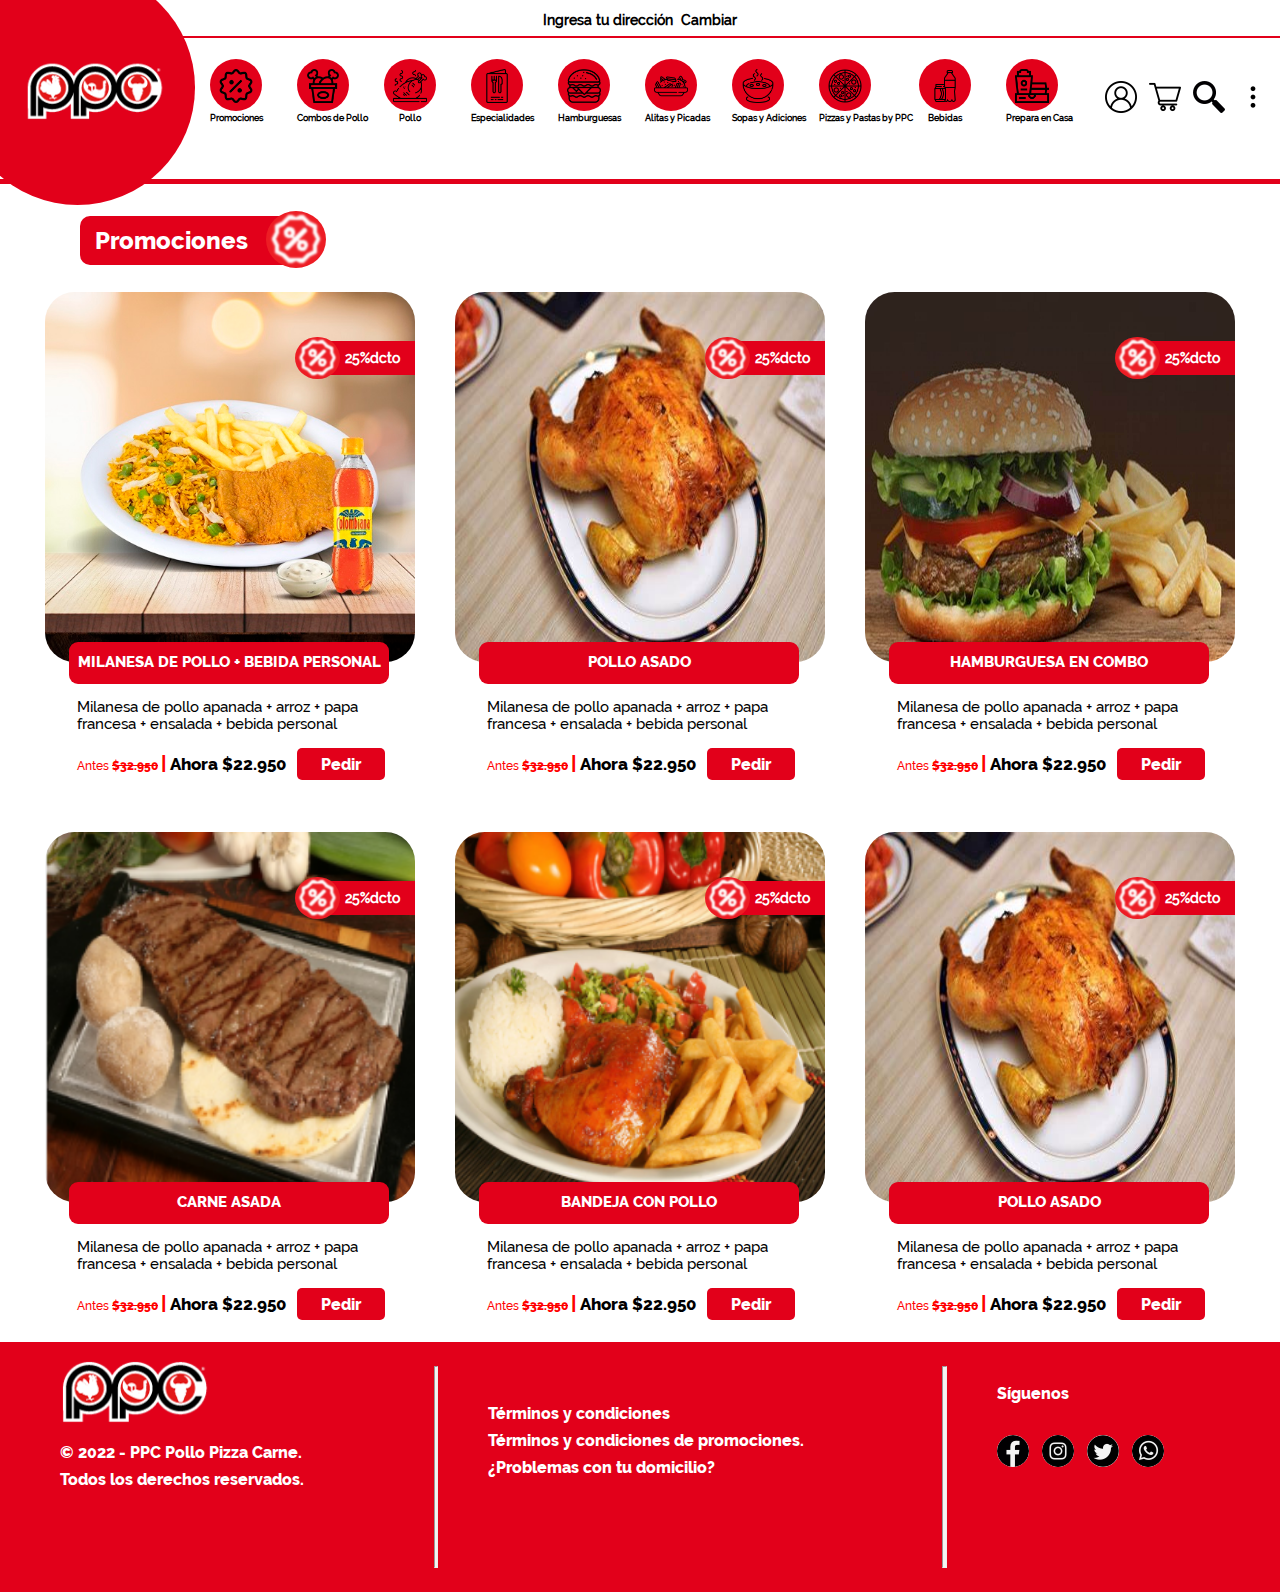
==== commit d037c7d2: "Organización del proyecto" ====
--- a/index.html
+++ b/index.html
@@ -19,6 +19,9 @@
 
     <!-- Ion icon -->
     <script defer type="module" src="https://unpkg.com/ionicons@5.5.2/dist/ionicons/ionicons.esm.js"></script>
+
+    <!--Style carousel-->
+    <!--<link rel="stylesheet" href="https://www.w3schools.com/w3css/4/w3.css">-->
 
 </head>
 <body>
--- a/public/css/styles.css
+++ b/public/css/styles.css
@@ -37,6 +37,7 @@
     position: absolute;
     margin-left: -40px;
     margin-top: -30px;
+    z-index: 1;
 }
 
 .container-logo img{
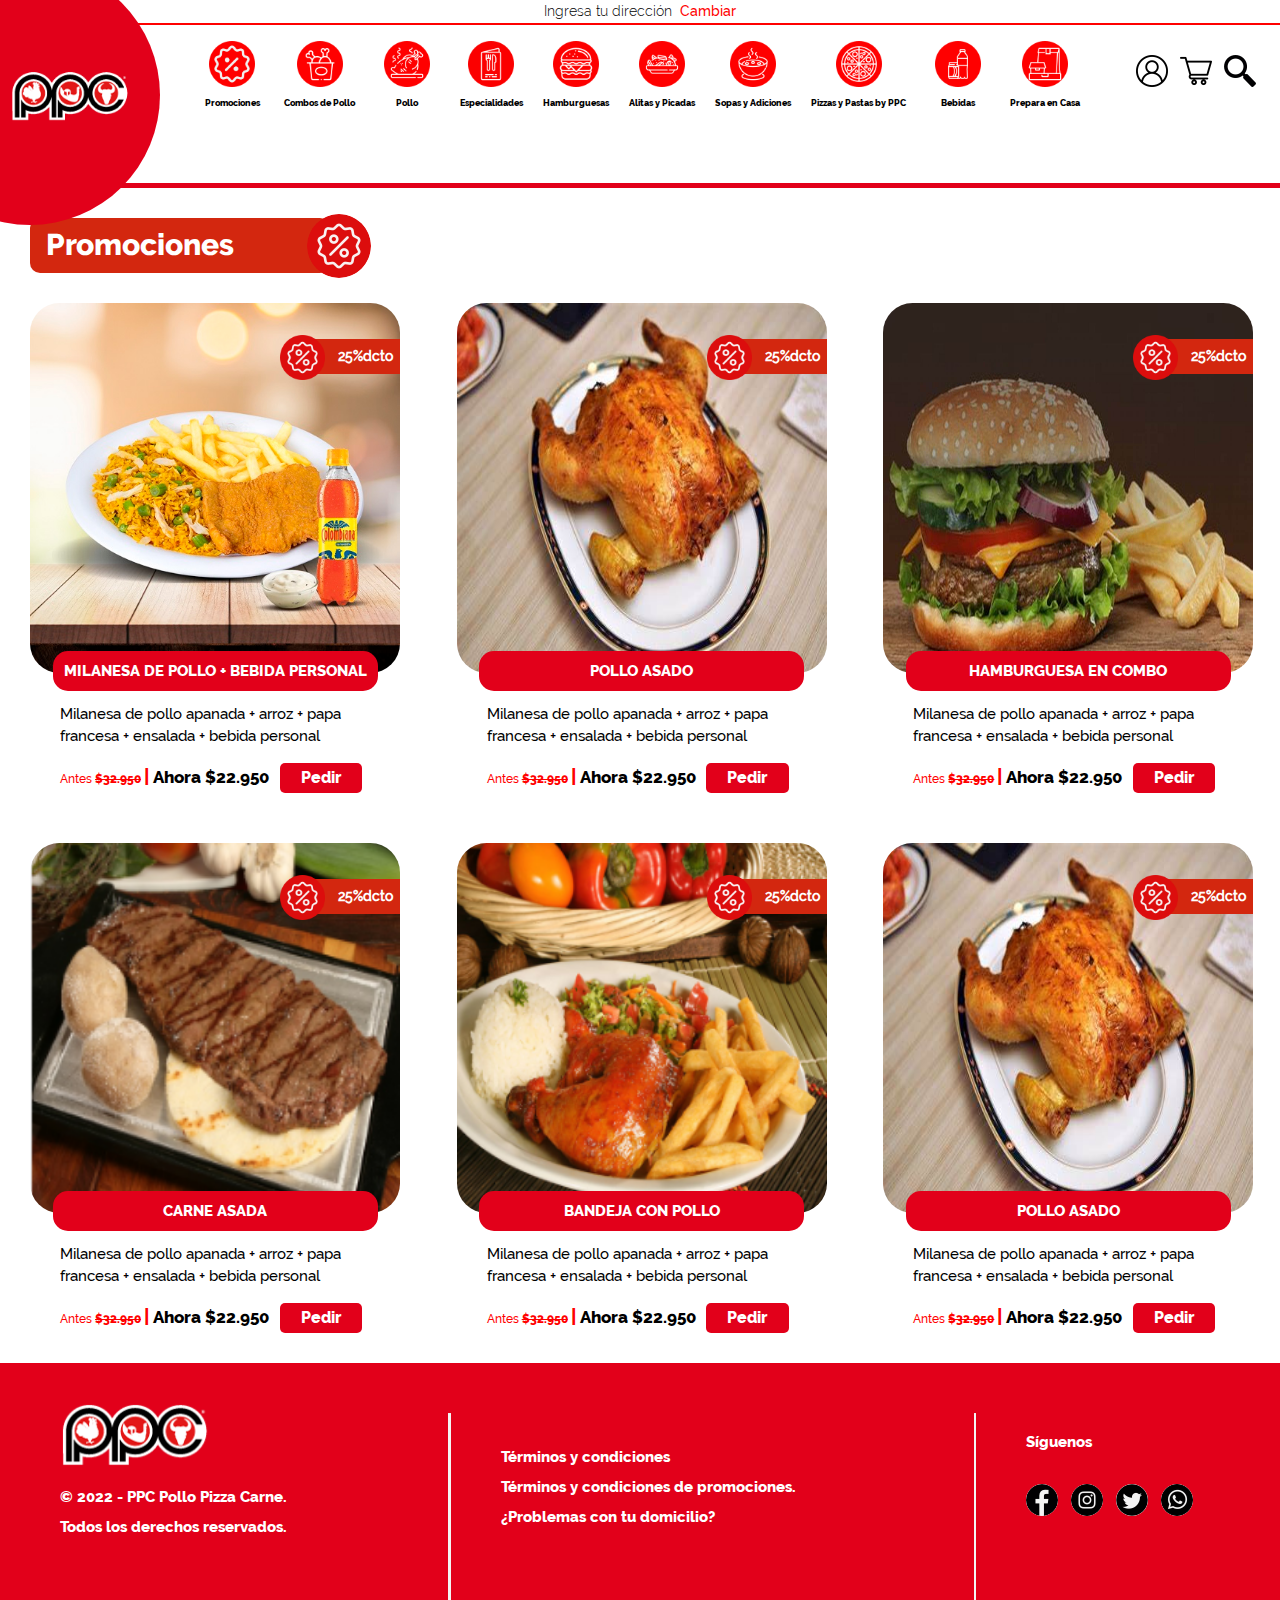
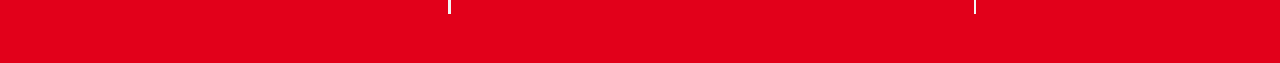
==== commit 760de1fe: "Se realiza cambios en el HTML y CSS" ====
--- a/index.html
+++ b/index.html
@@ -21,122 +21,86 @@
     <script defer type="module" src="https://unpkg.com/ionicons@5.5.2/dist/ionicons/ionicons.esm.js"></script>
 
     <!--Style carousel-->
-    <!--<link rel="stylesheet" href="https://www.w3schools.com/w3css/4/w3.css">-->
+    <link rel="stylesheet" href="https://www.w3schools.com/w3css/4/w3.css">
 
 </head>
 <body>
     
     <!-- Header -->
     <header>
-        <nav>
-            <div class="container-logo">
-                <a href="#">
-                 <img src="public/assets/img/logo_ppc.png" alt="Logo PPC">
-                 </a> 
-             </div>
-         
-             <div class="container-banner">
-                 <div class="direction-options">
-                     
-                     <a class="enter-address" href="#">
-                         Ingresa tu dirección
-                     </a>
-                     
-                     <a class="change-address" href="#">
-                         Cambiar
-                     </a>
-                 </div>
-         
-                 <div class="line">
-             
-                 </div>
-         
-                 <div class="container-menu-options">
-         
-                     <div class="container-menu">
-                         <div class="menu">
-                             <a href="#">
-                                 <img src="public/assets/img/promociones.png" alt="Promociones">
-                                 <p class="text-menu">Promociones</p>
-                                </a>
-                            </div>
-         
-                         <div class="menu">
-                             <a href="#">
-                                 <img src="public/assets/img/combos_pollo.png" alt="Combos de Pollo">
-                                 <p class="text-menu">Combos de Pollo</p>
-                             </a>
-                         </div>
-         
-                         <div class="menu">
-                             <a href="#">
-                                 <img src="public/assets/img/pollo.png" alt="Pollo">
-                                 <p class="text-menu">Pollo</p>
-                             </a>
-                         </div>
-         
-                         <div class="menu">
-                             <a href="#">
-                                 <img src="public/assets/img/especialidades.png" alt="Especialidades">
-                                 <p class="text-menu">Especialidades</p>
-                             </a>
-                         </div>
-         
-                         <div class="menu">
-                             <a href="#">
-                                 <img src="public/assets/img/hamburguesa.png" alt="Hamburguesas">
-                                 <p class="text-menu">Hamburguesas</p>
-                             </a>
-                         </div>
-         
-                         <div class="menu">
-                             <a href="#">
-                                 <img src="public/assets/img/alitas_y_picadas.png" alt="Alitas y Picadas">
-                                 <p class="text-menu">Alitas y Picadas</p>
-                             </a>
-                         </div>
-         
-                         <div class="menu">
-                             <a href="#">
-                                 <img src="public/assets/img/sopas.png" alt="Sopas y Adiciones">
-                                 <p class="text-menu">Sopas y Adiciones</p>
-                             </a>
-                         </div>
-         
-                         <div class="menu">
-                             <a href="#">
-                                 <img src="public/assets/img/pizza.png" alt="Pizzas y Pastas By PPC">
-                                 <p class="text-menu">Pizzas y Pastas by PPC</p>
-                             </a>
-                         </div>
-         
-                         <div class="menu">
-                             <a href="#">
-                                 <img src="public/assets/img/bebidas.png" alt="Bebidas">
-                                 <p class="text-menu">Bebidas</p>
-                             </a>
-                         </div>
-         
-                         <div class="menu">
-                             <a href="#">
-                                 <img src="public/assets/img/prepara-casa.png" alt="Prepara en Casa">
-                                 <p class="text-menu">Prepara en Casa</p>
-                             </a>
-                         </div>
-                         
-                     </div>
-         
-                     <div class="container-options">
-                         
-                         <a href="#"><img class="options-user" src="public/assets/img/user.png" alt="User"></a> 
-                         <a href="#"><img class="options-user" src="public/assets/img/cart.png" alt="Cart"></a>
-                         <a href="#"><img class="options-user" src="public/assets/img/search.png" alt="Search"></a>
-                         <a href="#"><img class="options-user" src="public/assets/img/three-points.png" alt="Options"></a>
-                     
-                     </div>
-                 </div>
-                 
-             </div>
+        <nav> 
+            <div class="container-banner">
+                <div class="direction-options">
+                    <a class="enter-address" href="#">Ingresa tu dirección</a>
+                    <a class="change-address" href="#">Cambiar</a>
+                </div>
+                <div class="contiainer-menu-options">
+
+                    <div class="container-logo">
+                        <a href="#"><img src="public/assets/img/logo_ppc.png" alt="Logo PPC"></a> 
+                    </div>
+
+                    <div class="container-menu">
+                        <div class="menu">
+                            <a href="#"><img src="public/assets/icons/promociones.png" alt="Promociones"></a>
+                            <a href="#" class="text-menu">Promociones</a>
+                        </div>
+
+                        <div class="menu">
+                            <a href="#"><img src="public/assets/icons/cubo-de-pollo.png" alt="Combos de Pollo"></a>
+                            <a href="#" class="text-menu">Combos de Pollo</a>
+                        </div>
+    
+                        <div class="menu">
+                            <a href="#"><img src="public/assets/icons/pollo.png" alt="Pollo"></a>
+                            <a href="#" class="text-menu">Pollo</a>
+                        </div>
+
+                        <div class="menu">
+                            <a href="#"><img src="public/assets/icons/menu.png" alt="Especialidades"> </a>
+                            <a href="#" class="text-menu">Especialidades</a>
+                        </div>
+
+                        <div class="menu">
+                            <a href="#"><img src="public/assets/icons/hamburguesa.png" alt="Hamburguesas"></a>
+                            <a href="#" class="text-menu">Hamburguesas</a>
+                        </div>
+
+                        <div class="menu">
+                            <a href="#"><img src="public/assets/icons/pasta-picada.png" alt="Alitas y Picadas"></a>
+                            <a href="#" class="text-menu">Alitas y Picadas</a>
+                        </div>
+
+                        <div class="menu">
+                            <a href="#"><img src="public/assets/icons/sopa-de-frijoles-rojos.png" alt="Sopas y Adiciones"></a>
+                            <a href="#" class="text-menu">Sopas y Adiciones</a>
+                        </div>
+
+                        <div class="menu">
+                            <a href="#"><img src="public/assets/icons/pizza.png" alt="Pizzas y Pastas By PPC"></a>
+                            <a href="#" class="text-menu">Pizzas y Pastas by PPC</a>
+                        </div>
+
+                        <div class="menu">
+                            <a href="#"><img src="public/assets/icons/bebidas-sin-alcohol.png" alt="Bebidas"></a>
+                            <a href="#" class="text-menu">Bebidas</a>
+                        </div>
+
+                        <div class="menu">
+                            <a href="#"><img src="public/assets/icons/entrega-de-comida.png" alt="Prepara en Casa"></a>
+                            <a href="#" class="text-menu">Prepara en Casa</a>
+                        </div>
+                        
+                    </div> 
+                    <div class="container-options">     
+                        <a href="#"><img class="options-user" src="public/assets/img/user.png" alt="User"></a> 
+                        <a href="#"><img class="options-user" id="Cart" src="public/assets/img/cart.png" alt="Cart"></a>
+                        <a href="#"><img class="options-user" id="Search" src="public/assets/img/search.png" alt="Search"></a>
+                        <a href="#"><img class="options-user" id="Options" src="public/assets/img/three-points.png" alt="Options"></a>
+                    </div>
+                </div>
+
+            </div>
         </nav>
     </header>
     <main>
@@ -173,12 +137,14 @@
             </section>
             
         </section>
-
+        <div class="space-nav">
+
+        </div>
     <!-- Content-card -->
         <div class="promo">
             <span class="percent"><h2>Promociones</h2> </span> 
             <span class="icon">
-                <img class="icon-percent" src="public/assets/img/icon-percent.png" alt="">  
+                <img class="icon-percent" src="public/assets/icons/descuento.png" alt="">  
             </span> 
         </div>
         <div class="container">
@@ -189,7 +155,7 @@
                     <div class="discount-price">
                         <span class="percent"><p>25%dcto</p> </span> 
                             <span class="icon">
-                                <img class="icon-percent" src="public/assets/img/icon-percent.png" alt="">
+                                <img class="icon-percent" src="public/assets/icons/descuento.png" alt="descuento">
                             </span>      
                         </div>
                     </div>
@@ -207,7 +173,7 @@
                     <div class="discount-price">
                         <span class="percent"><p>25%dcto</p> </span> 
                         <span class="icon">
-                            <img class="icon-percent" src="public/assets/img/icon-percent.png" alt="">  
+                            <img class="icon-percent" src="public/assets/icons/descuento.png" alt="descuento">  
                             </span>      
                     </div>
                 </div>
@@ -225,7 +191,7 @@
                     <div class="discount-price">
                         <span class="percent"><p>25%dcto</p> </span> 
                             <span class="icon">
-                            <img class="icon-percent" src="public/assets/img/icon-percent.png" alt="">  
+                            <img class="icon-percent" src="public/assets/icons/descuento.png" alt="descuento">  
                             </span>      
                     </div>
                 </div>
@@ -243,7 +209,7 @@
                     <div class="discount-price">
                         <span class="percent"><p>25%dcto</p> </span> 
                             <span class="icon">
-                            <img class="icon-percent" src="public/assets/img/icon-percent.png" alt="">  
+                            <img class="icon-percent" src="public/assets/icons/descuento.png" alt="descuento">  
                             </span>      
                     </div>
                 </div>
@@ -261,7 +227,7 @@
                     <div class="discount-price">
                         <span class="percent"><p>25%dcto</p> </span> 
                             <span class="icon">
-                            <img class="icon-percent" src="public/assets/img/icon-percent.png" alt="">  
+                            <img class="icon-percent" src="public/assets/icons/descuento.png" alt="">  
                             </span>      
                     </div>
                 </div>
@@ -278,7 +244,7 @@
                     <div class="discount-price">
                         <span class="percent"><p>25%dcto</p> </span> 
                             <span class="icon">
-                            <img class="icon-percent" src="public/assets/img/icon-percent.png" alt="">  
+                            <img class="icon-percent" src="public/assets/icons/descuento.png" alt="">  
                             </span>      
                     </div>
                 </div>
--- a/public/css/styles.css
+++ b/public/css/styles.css
@@ -11,7 +11,12 @@
     font-style: normal;
     font-weight: normal;
 }
-
+@font-face {
+    font-family: Raleway;
+    src: url(../assets/fonts/Raleway-Light.ttf);
+    font-style: normal;
+    font-weight: normal;
+}
 :root{
     --background-percent: #e2001a;
     --clr-secondary: #a41310;
@@ -26,40 +31,53 @@
 }
 
 /* nav */
+.container-banner{
+    height: 160px;
+    max-width: 100%;
+    width: 100%;
+}
+.contiainer-menu-options{
+    display: grid;
+    grid-template-columns: 200px 800px 300px ;
+    max-height: 126px;
+    height: 126px;
+    align-items: flex-start;
+}
 .container-logo{
     background-color:var(--background-percent) ;
     border-radius:50%;
-    width: 235px;
-    height: 235px;
-    display: flex;
+    width: 260px;
+    height: 260px;
+    display: flex;
+    align-items: center;
     justify-content: center;
+    position: relative;
+    z-index: 1;
+    top: -70px;
+    right: 100px;
+}
+
+.container-logo img{
+    width: 120px;
+    position: relative;
+    left: 40px;
+}
+
+.direction-options{
+    display: flex;
     align-items: center;
-    position: absolute;
-    margin-left: -40px;
-    margin-top: -30px;
-    z-index: 1;
-}
-
-.container-logo img{
-    width: 140px;
-    height: 60px;
-    margin-left: 35px;
-}
-
-.container-banner{
-    height: 160px;
-}
-
-.direction-options{
-    display: flex;
-    justify-content:center;
-    padding: 8px;
+    justify-content: center;
+    font-size: 16px;
+    height: 25px;
+    margin-bottom: 10px;
+    border-bottom: 2px solid red;
+    width: 100%;
 }
 
 .enter-address{
     margin-right: 8px;
     font-size: 14px;
-    font-family: text;
+    font-family: Raleway;
     text-decoration: none;
     color:inherit;
 
@@ -69,48 +87,29 @@
     font-size: 14px;
     font-family:text;
     text-decoration: none;
-    color: var(--color-red);
-}
-
-.line{
-    width: 100%;
-    height: 2px;
-    background-color: var(--background-percent);
-}
-
-.container-menu-options{
-    height:124px;
-    display:flex;
-    margin-left: 210px;
-}
-
-
+    color:red;
+}
 
 .container-menu{
-    display: grid;
-    grid-template-columns:1fr 1fr 1fr 1fr 1fr 1fr 1fr 100px 1fr 1fr;
-    margin-top: -30px;
+    display: flex;
+    flex-direction: row;
     align-content: center;
+    align-items: center;
+    max-height:100px ;
+    width: 800px;
 }
 
 .menu{
-    display: block;
-    width: 52px;
-    height: 52px;
-    background-color:var(--background-percent);
-    border-radius: 50%;
     text-align: center;
-    margin-right: 35px;
+    margin-right: 20px;
 }
 
 .menu img{
-    width: 34px;
-    height: 34px;
+    width: 64px;
     padding: 6px 9px;
 }
 
-
-a, .text-menu{
+.text-menu{
     font-family:text;
     font-size: 9px;
     font-weight:900;
@@ -120,24 +119,22 @@
     flex-direction: column;
     margin-top: 4px;
     white-space:nowrap;
-}
-
-
-
+    font-family: product;
+}
 
 .container-options{
     display: flex;
     width: 100%;
-    align-items:center;
-    justify-content:flex-end;
-    margin-right: 15px;
+    align-content: center;
+    align-items: flex-start;
+    justify-content: flex-end;
+    height: 126px;
+    margin-top: 20px;
 }
 
 .container-options .options-user{
     width: 32px;
-    height: 32px;
     margin-left: 12px;
-    margin-top: -10px; 
 }
 
 /* Carrousel */
@@ -150,6 +147,7 @@
 
 .slider-container .slider-content{
     width:100%;
+    max-width: 100%;
     float: left;
     position: relative;
 }
@@ -200,34 +198,36 @@
 .container{
     width: 100%;
     max-width: 1300px;
-    height: 430px;
-    display: flex;
-    flex-wrap: wrap;
-    justify-content: center;
-    margin: auto;
+    display:grid ;
+    grid-template-columns:1fr 1fr 1fr ;
+    margin-left: 10px;
 }
 
 .promo{
     margin-top: 1.5rem;
-    margin-left: 5rem;
+    margin-left: 30px;
     position: relative;
     display: flex;
 }
 
 .promo h2{
     margin-top: 0.5rem;
-    background-color: var(--background-percent);
+    background-color:#D3270F;
     color: white;
-    padding: 10px;
-    padding-left: 15px;
-    padding-right: 50px;
+    font-family: product;
+    width: 300px;
     border-radius: 10px;
+    height: 55px;
+    text-align: center;
+    padding-top: 4px;
+    padding-right: 80px;
 }
 
 .promo img{
     border-radius: 100%;
-    margin-left: -2rem;
-    margin-top: 0.2rem;
+    position: relative;
+    top: 3px;
+    right: 23px;
 }
 
 
@@ -247,24 +247,25 @@
 }
 
 .discount-price .icon img {
-    border-radius: 100%;
-    margin-left: -7.5rem;
-    margin-top: 0.4rem;
     width: 45px;
-    
+    position: relative;
+    left:150px ;
+    bottom: 23px;
 }
 
 .discount-price .percent p{
     margin-top: 0.7rem;
-    background-color: var(--background-percent);
+    background-color: #D3270F;
     color: white;
-    padding: 9px;
-    padding-left: 15px;
-    padding-right: 15px;
-    margin-left: 17.8rem;
+    padding: 7px;
     font-size: 14px;
     font-weight: 600;
     font-family: text;
+    position: relative;
+    left: 270px;
+    bottom: 30px;
+    width: 100px;
+    text-align: end;
 }
 
 
@@ -280,7 +281,7 @@
     color: #fff;
     text-align: center;
     width: 370px;
-    height: 200px;
+    height: 370px;
     padding-top: 170px;
     border-radius: 8%;
     background: rgba(252, 0, 0, 0.6);
@@ -298,21 +299,17 @@
 
 .container h4{
     background-color: var(--background-percent);
-    border-top-left-radius: 9px;
-    border-top-right-radius: 9px;
-    border-bottom-left-radius: 9px;
-    border-bottom-right-radius: 9px;
-    padding-top: 0.7rem;
-    padding-bottom: 0.1rem;
+    border-radius: 15px;
+    height: 40px;
     font-size: 15px;
     color: white;
     text-align: center;
-    width: 20rem;
-    height: 1.8rem;
+    width: 325px;
     position: absolute;
     margin-top: -1.5rem;
     margin-left: 1.5rem;
-
+    padding-top: 9px;
+    font-family: product;
 }
 
 .container .card .text{
@@ -358,14 +355,15 @@
 /* footer */
 
 .section-footer{
-    margin-top: 40rem;
     display: flex;
     background-color:var(--background-percent);
-    height: 250px;
+    height: 300px;
     width: 100%;
     color: white;
     align-items: center;
     justify-content: center;
+    margin: 0;
+    padding: 0;
 }
 .primero{
     display: flex; 
@@ -381,7 +379,7 @@
     width: 150px;
     margin-bottom: 20px;
 }
-hr{
+#linea-uno,#linea-dos{
     width: 3px;
     height: 200px;
     background-color:var(--white);
@@ -413,7 +411,7 @@
     margin-bottom: .5rem;
 }
 .tercero{
-    width: 350px;
+    width: 300px;
 }
 .tercero p{
     margin-bottom: 2rem;
@@ -431,51 +429,27 @@
 
 @media (min-width: 375px) and (max-width: 500px) {
 
-    .slider-text__msj{
-        font-size: 1.3rem;
-        
-    }
-    
-    .slider-text__nameMenu{
-        font-size:1.7rem;
-    }
-    
-    .slider-text__priceMenu{
-        font-size: 4rem;
-        letter-spacing: -.1rem;
-        
-    }
-    
+    .slider-container img{
+        height: 18em;
+    }
     .slider-icon__arrow{
         visibility: hidden;
     
     }
-    
     .slider-container .slider-image__menu img{
         width: 13rem;
         height: 10rem;
         border-radius: 50%;
     }
-
 }   
 
 @media (min-width: 501px) and (max-width: 700px) {  
-
-    .slider-text__msj{
-        font-size: 1.7rem;
-        
-    }
-    
-    .slider-text__nameMenu{
-        font-size:2.4rem;
-    }
-    
-    .slider-text__priceMenu{
-        font-size: 5.5rem;
-        letter-spacing: -.1rem;
-        
-    }
-
+    .slider-container img{
+        height: 18em;
+    }
+    .slider-container .slider-content{
+        width:50em;
+    }
     .slider-container .slider-image__menu img{
         width:18rem;
         height:13rem;
@@ -484,17 +458,55 @@
     .slider-icon__arrow{
         top:13rem;
         font-size: 2.5rem;
-    }
-}
-
-
-@media screen and (max-width: 700px){
+        visibility: hidden;
+    }
+    .container{
+        grid-template-columns: 1fr 1fr;
+    }
+    .discount-price .icon img{
+        left: 60px;
+        top: 57px;
+    }
+    .discount-price .percent p{
+        left: 190px;
+        top: 50px;
+    }
+    .container .card{
+        width: 250px;
+    }
+    .container h4{
+        width: 275px;
+        margin-left:0.5rem;
+        font-size: 13px;
+    }
+    .container .card .text{
+        margin-left: 1rem;
+        font-size: 14px;
+    }
+    .container .card .image img.pro{
+        width: 290px;
+        height: 290px;
+    }
+    .container .price .price-total{
+        margin-left: 0.5rem;
+    }
+    .container .price .price-total button{
+        width: 5rem;
+    }
+    .image p.hidden{
+        width: 290px;
+        height: 290px;
+    }
+}
+
+
+@media screen and (max-width: px){
     .section-footer{
+        padding-top: 15px;
         flex-direction: column;
-        height: 400px;
+        height: 429px;
         justify-content: flex-start;
         align-items: flex-start;
-        margin-top: 185rem;
     }
     .primero{
         margin: 0;
@@ -509,7 +521,7 @@
         margin-top: 10px;
         margin-bottom: 10px;
         width: 31rem;
-        /*visibility: hidden;*/
+        
     }
     .segundo{
         margin-left: 20px;
@@ -522,25 +534,12 @@
 }
 
 @media (min-width: 701px) and (max-width: 930px) {
-       
-    .slider-text__msj{
-        font-size: 2.5rem;
-        
-    }
-    
-    .slider-text__nameMenu{
-        font-size:3.5rem;
-    }
-    
-    .slider-text__priceMenu{
-        font-size: 8rem;
-        letter-spacing: -.1rem;
-        
-    }
-
+    .slider-container img{
+        height: 18em;
+    }
     .slider-container .slider-image__menu img{
         width:27rem;
-        height:17rem;
+        height:17em;
         border-radius: 50%;
     }
 
@@ -550,26 +549,130 @@
     }
     
     .slider-icon__arrow{
-        top:15rem;
+        top: 5em;
         font-size: 3rem;
+        visibility: hidden;
+    }
+    .container{
+        grid-template-columns: 1fr 1fr;
+    }
+    .discount-price .icon img{
+        left: 135px;
+        bottom: 13px;
+    }
+    .discount-price .percent p{
+        left: 250px;
+        bottom: 20px;
+    }
+    .container .card{
+        width: 270px;
+    }
+    .container h4{
+        margin-left:1rem ;
+    }
+    .container .card .text{
+        margin-left: 1.5rem;
+    }
+    .container .price .price-total{
+        margin-left: 1.5rem;
+    }
+    .container .card .image img.pro{
+        width: 350px;
+        height: 350px;
+    }
+    .image p.hidden{
+        width: 350px;
+        height: 350px;
+    }
+    .space-nav{
+        height: 250px;
+    }
+    .container-banner{
+        height: 120px;
+    }
+    .container-logo{
+        width: 160px;
+        height: 160px;
+        right: 50px;
+    }
+    .container-logo img{
+        width: 90px;
+        left: 20px;
+        top: 10px;
+    }
+    .container-menu{
+        position: relative;
+        top: 370px;
+        display: grid;
+        grid-template-columns: 1fr 1fr 1fr 1fr 1fr;
+        right: 160px;
+        max-height: 250px;
+    }
+    .menu{
+        width: 150px;
+        height: 100px;
+        margin:0 ;
+    }
+    .menu img{
+        width: 80px;
+    }
+    .text-menu{
+        font-size: 13px;
+    }
+    .container-options{
+        position: relative;
+        right: 455px;
+        margin-top:10px ;
+    }
+    .container-options .options-user{
+        width: 55px;
+        margin-left:3;
+    }
+    #Cart{
+        visibility: hidden;
+    }
+    #Search{
+        position: relative;
+        right: 50px;
+    }
+    #Options{
+        width: 75px;
+        position: relative;
+        right: 60px;
+        bottom: 5px;
+    }
+    .section-footer{
+        padding-top: 15px;
+        flex-direction: column;
+        height: 429px;
+        justify-content: flex-start;
+        align-items: flex-start;
+    }
+    .primero{
+        margin: 0;
+        margin-bottom: 10px;
+        margin-left: 20px;
+    }
+    .primero img{
+        margin-bottom: 1px;
+    }
+    hr{
+        margin-left: -1rem;
+        margin-top: 10px;
+        margin-bottom: 10px;
+        width: 31rem;
+        
+    }
+    .segundo{
+        margin-left: 20px;
+        margin-bottom: 0;
+    }
+    .tercero{
+        margin-left: 20px;
+        width: none;
     }
 }
 @media (min-width: 931px){
-       
-    .slider-text__msj{
-        font-size: 3rem;  
-    }
-    
-    .slider-text__nameMenu{
-        font-size:4rem;
-    }
-    
-    .slider-text__priceMenu{
-        font-size: 9.5rem;
-        letter-spacing: -.4rem;
-        
-    }
-    
     .slider-container .slider-image__menu img{
         width:33rem;
         height:18rem;
@@ -582,7 +685,7 @@
     }
 
     .slider-icon__arrow{
-        top:16rem;
+        top:6em;
         font-size: 3rem;
     }
 
@@ -612,9 +715,18 @@
     }
 
     .slider-icon__arrow{
-        top:18rem;
+        top:20.5rem;
         font-size: 3rem;
     }
-    
-}
-
+}
+@media (min-width: 1440px){
+    .contiainer-menu-options{
+        grid-template-columns: 220px 1280px 420px ;
+    }
+    .menu img{
+        width: 80px;
+    }
+    .text-menu{
+        font-size: 15px;
+    }
+}
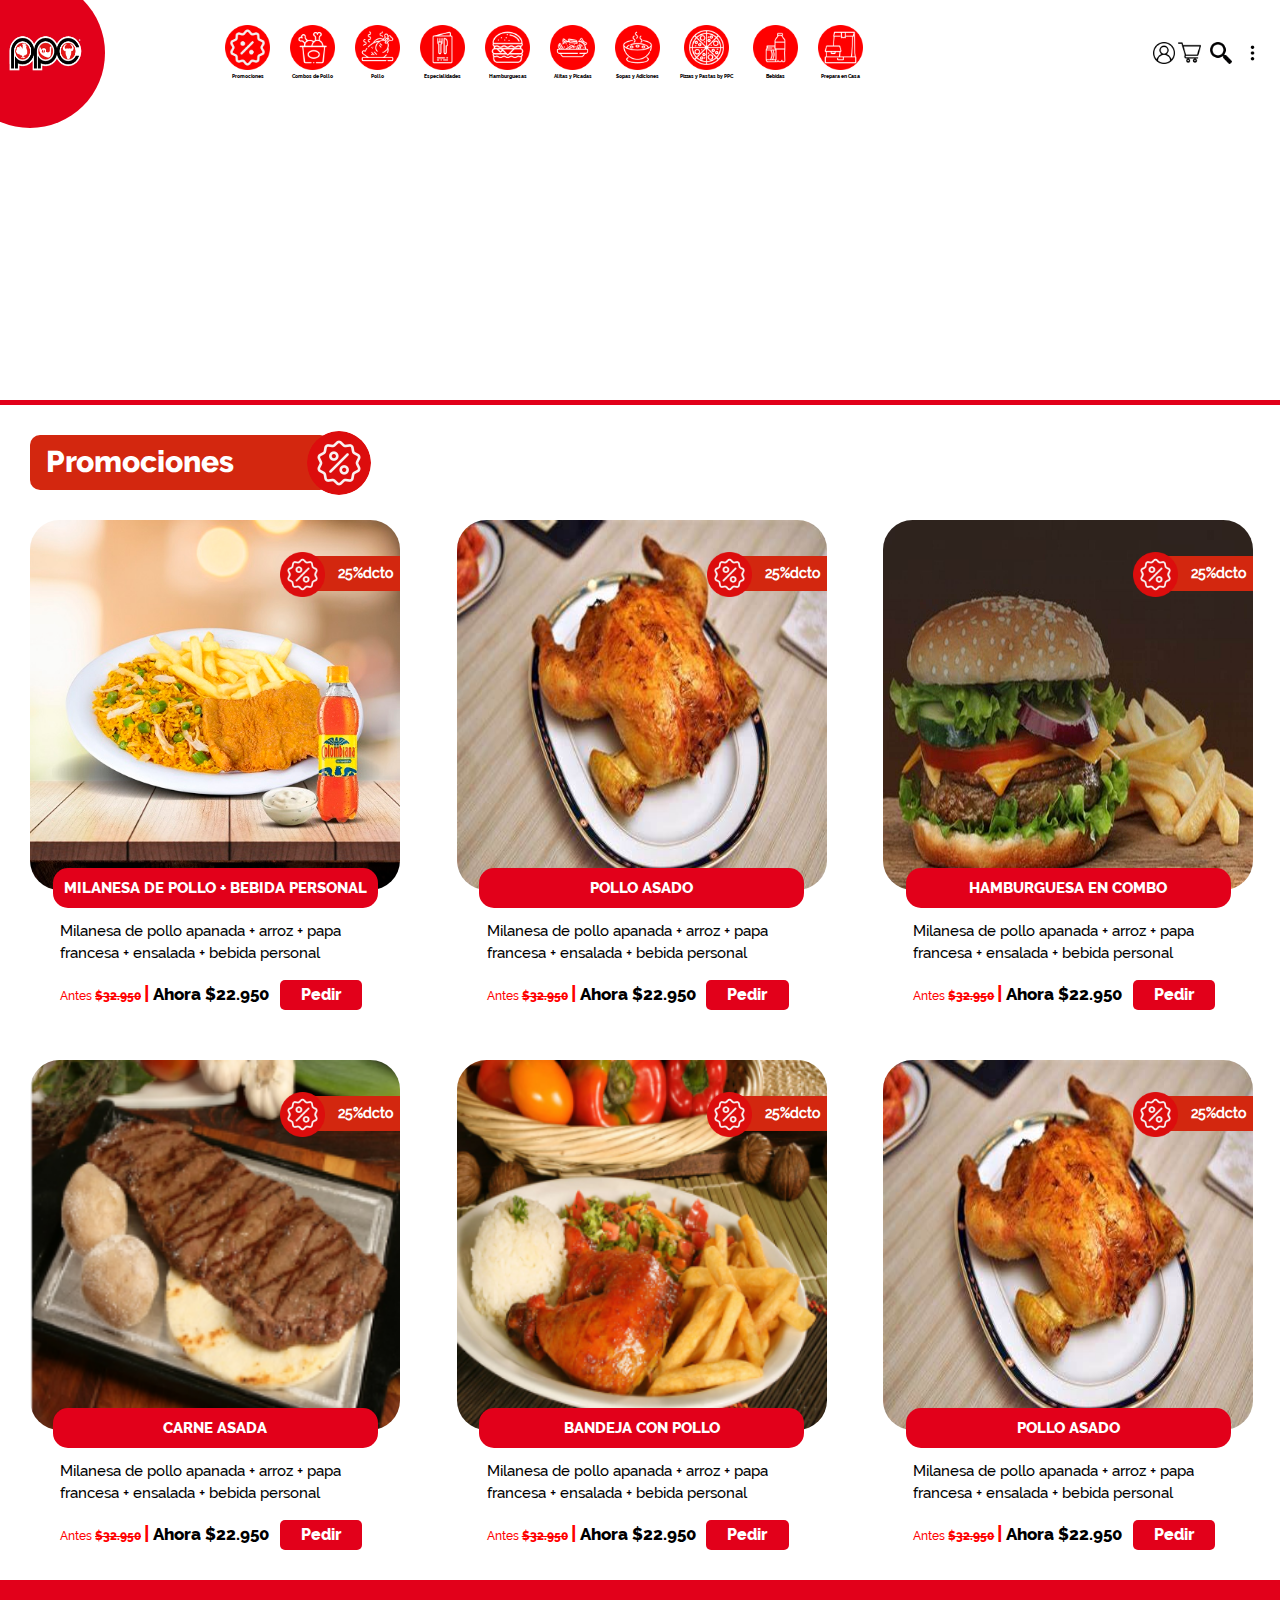
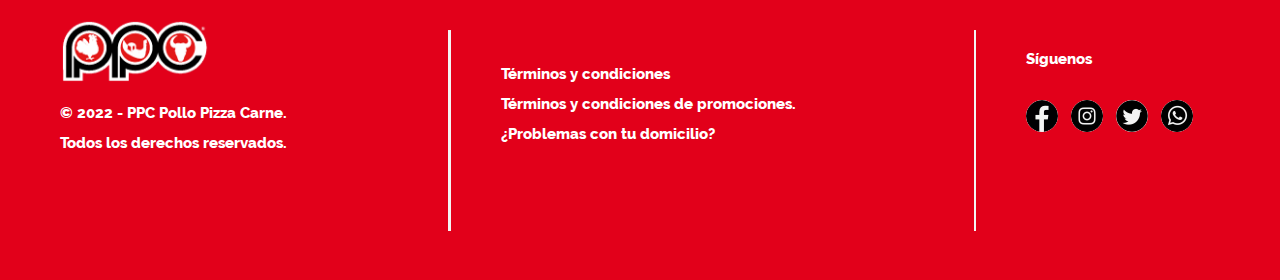
==== commit 5db162c3: "Se realiza cambios en el nav y ajustes para media query" ====
--- a/index.html
+++ b/index.html
@@ -1,5 +1,6 @@
 <!DOCTYPE html>
 <html lang="es">
+
 <head>
     <meta charset="UTF-8">
     <meta http-equiv="X-UA-Compatible" content="IE=edge">
@@ -15,7 +16,9 @@
     <!--Fonts-->
     <link rel="preconnect" href="https://fonts.googleapis.com">
     <link rel="preconnect" href="https://fonts.gstatic.com" crossorigin>
-    <link href="https://fonts.googleapis.com/css2?family=Fraunces:opsz,wght@9..144,300;9..144,700&family=Kanit:wght@300;400&family=Montserrat:wght@400;500;700&family=Roboto:wght@500&display=swap" rel="stylesheet">
+    <link
+        href="https://fonts.googleapis.com/css2?family=Fraunces:opsz,wght@9..144,300;9..144,700&family=Kanit:wght@300;400&family=Montserrat:wght@400;500;700&family=Roboto:wght@500&display=swap"
+        rel="stylesheet">
 
     <!-- Ion icon -->
     <script defer type="module" src="https://unpkg.com/ionicons@5.5.2/dist/ionicons/ionicons.esm.js"></script>
@@ -24,22 +27,21 @@
     <link rel="stylesheet" href="https://www.w3schools.com/w3css/4/w3.css">
 
 </head>
+
 <body>
-    
+
     <!-- Header -->
     <header>
-        <nav> 
+        <nav>
+            <div class="container-logo">
+                <a href="#"><img src="public/assets/img/logo_ppc.png" alt="Logo PPC"></a>
+            </div>
+            <div class="direction-options">
+                <h3 class="enter-address">Ingresa tu dirección</h3>
+                <span class="change-address" href="#">Cambiar</span>
+            </div>
             <div class="container-banner">
-                <div class="direction-options">
-                    <a class="enter-address" href="#">Ingresa tu dirección</a>
-                    <a class="change-address" href="#">Cambiar</a>
-                </div>
-                <div class="contiainer-menu-options">
-
-                    <div class="container-logo">
-                        <a href="#"><img src="public/assets/img/logo_ppc.png" alt="Logo PPC"></a> 
-                    </div>
-
+                <div class="container-menu-options">
                     <div class="container-menu">
                         <div class="menu">
                             <a href="#"><img src="public/assets/icons/promociones.png" alt="Promociones"></a>
@@ -50,7 +52,7 @@
                             <a href="#"><img src="public/assets/icons/cubo-de-pollo.png" alt="Combos de Pollo"></a>
                             <a href="#" class="text-menu">Combos de Pollo</a>
                         </div>
-    
+
                         <div class="menu">
                             <a href="#"><img src="public/assets/icons/pollo.png" alt="Pollo"></a>
                             <a href="#" class="text-menu">Pollo</a>
@@ -72,7 +74,8 @@
                         </div>
 
                         <div class="menu">
-                            <a href="#"><img src="public/assets/icons/sopa-de-frijoles-rojos.png" alt="Sopas y Adiciones"></a>
+                            <a href="#"><img src="public/assets/icons/sopa-de-frijoles-rojos.png"
+                                    alt="Sopas y Adiciones"></a>
                             <a href="#" class="text-menu">Sopas y Adiciones</a>
                         </div>
 
@@ -90,14 +93,16 @@
                             <a href="#"><img src="public/assets/icons/entrega-de-comida.png" alt="Prepara en Casa"></a>
                             <a href="#" class="text-menu">Prepara en Casa</a>
                         </div>
-                        
-                    </div> 
-                    <div class="container-options">     
-                        <a href="#"><img class="options-user" src="public/assets/img/user.png" alt="User"></a> 
-                        <a href="#"><img class="options-user" id="Cart" src="public/assets/img/cart.png" alt="Cart"></a>
-                        <a href="#"><img class="options-user" id="Search" src="public/assets/img/search.png" alt="Search"></a>
-                        <a href="#"><img class="options-user" id="Options" src="public/assets/img/three-points.png" alt="Options"></a>
-                    </div>
+
+                    </div>
+                </div>
+                <div class="container-options">
+                    <a href="#"><img class="options-user" src="public/assets/img/user.png" alt="User"></a>
+                    <a href="#"><img class="options-user car" id="Cart" src="public/assets/img/cart.png" alt="Cart"></a>
+                    <a href="#"><img class="options-user search" id="Search" src="public/assets/img/search.png"
+                            alt="Search"></a>
+                    <a href="#"><img class="options-user" id="Options" src="public/assets/img/three-points.png"
+                            alt="Options"></a>
                 </div>
 
             </div>
@@ -107,45 +112,116 @@
 
         <!-- Carrousel -->
 
-        <div> 
-            <ion-icon name="chevron-back-outline" class="slider-icon__arrow leftArrow" onclick="plusSlides(-1)"></ion-icon>
-
-            <ion-icon name="chevron-forward-outline" class="slider-icon__arrow rightArrow" onclick="plusSlides(1)"></ion-icon>
-        </div>
-    
-    
-    <section class="slider-container">
-
-            <section class="slider-content w3-animate-right"> 
-                <img class="img-carrousel" src="https://cdn.inoutdelivery.com/ppc.inoutdelivery.com/lg/1663952769043-1500x400.jpg" alt="Pizza" style="width:100%">
-            </section>
-
-            <section class="slider-content w3-animate-right"> 
-                <img class="img-carrousel" src="https://cdn.inoutdelivery.com/ppc.inoutdelivery.com/lg/1648566116126-1550x400_Milanesa.jpg" alt="Milanesa" style="width:100%">
-            </section>
-            
-            <section class="slider-content w3-animate-right "> 
-                <img class="img-carrousel" src="https://cdn.inoutdelivery.com/ppc.inoutdelivery.com/lg/1649430879957-1550x400_Pizza.jpg" alt="Pizza" style="width:100%">
-            </section>
-            
+        <div>
+            <ion-icon name="chevron-back-outline" class="slider-icon__arrow leftArrow" onclick="plusSlides(-1)">
+            </ion-icon>
+
+            <ion-icon name="chevron-forward-outline" class="slider-icon__arrow rightArrow" onclick="plusSlides(1)">
+            </ion-icon>
+        </div>
+
+
+        <section class="slider-container">
+
             <section class="slider-content w3-animate-right">
-                <img class="img-carrousel" src="https://cdn.inoutdelivery.com/ppc.inoutdelivery.com/lg/1649430859331-1550x400_Pizzas%26Pastas%20(1).jpg" alt="Pizza" style="width:100%">
-            </section>
-            
+                <img class="img-carrousel"
+                    src="https://cdn.inoutdelivery.com/ppc.inoutdelivery.com/lg/1663952769043-1500x400.jpg" alt="Pizza"
+                    style="width:100%">
+            </section>
+
+            <section class="slider-content w3-animate-right">
+                <img class="img-carrousel"
+                    src="https://cdn.inoutdelivery.com/ppc.inoutdelivery.com/lg/1648566116126-1550x400_Milanesa.jpg"
+                    alt="Milanesa" style="width:100%">
+            </section>
+
             <section class="slider-content w3-animate-right ">
-                <img class="img-carrousel" src="https://cdn.inoutdelivery.com/ppc.inoutdelivery.com/lg/1649430879957-1550x400_Pizza.jpg" alt="Pizza" style="width:100%">
-            </section>
-            
+                <img class="img-carrousel"
+                    src="https://cdn.inoutdelivery.com/ppc.inoutdelivery.com/lg/1649430879957-1550x400_Pizza.jpg"
+                    alt="Pizza" style="width:100%">
+            </section>
+
+            <section class="slider-content w3-animate-right">
+                <img class="img-carrousel"
+                    src="https://cdn.inoutdelivery.com/ppc.inoutdelivery.com/lg/1649430859331-1550x400_Pizzas%26Pastas%20(1).jpg"
+                    alt="Pizza" style="width:100%">
+            </section>
+
+            <section class="slider-content w3-animate-right ">
+                <img class="img-carrousel"
+                    src="https://cdn.inoutdelivery.com/ppc.inoutdelivery.com/lg/1649430879957-1550x400_Pizza.jpg"
+                    alt="Pizza" style="width:100%">
+            </section>
+
         </section>
+
+        <!-- nav-mobile -->
+        <div class="menu-mobile">
+
+            <div class="container-menu mobile ">
+                <div class="menu">
+                    <a href="#"><img src="public/assets/icons/promociones.png" alt="Promociones"></a>
+                    <a href="#" class="text-menu">Promociones</a>
+                </div>
+    
+                <div class="menu">
+                    <a href="#"><img src="public/assets/icons/cubo-de-pollo.png" alt="Combos de Pollo"></a>
+                    <a href="#" class="text-menu">Combos de Pollo</a>
+                </div>
+    
+                <div class="menu">
+                    <a href="#"><img src="public/assets/icons/pollo.png" alt="Pollo"></a>
+                    <a href="#" class="text-menu">Pollo</a>
+                </div>
+    
+                <div class="menu">
+                    <a href="#"><img src="public/assets/icons/menu.png" alt="Especialidades"> </a>
+                    <a href="#" class="text-menu">Especialidades</a>
+                </div>
+    
+                <div class="menu">
+                    <a href="#"><img src="public/assets/icons/hamburguesa.png" alt="Hamburguesas"></a>
+                    <a href="#" class="text-menu">Hamburguesas</a>
+                </div>
+    
+                <div class="menu">
+                    <a href="#"><img src="public/assets/icons/pasta-picada.png" alt="Alitas y Picadas"></a>
+                    <a href="#" class="text-menu">Alitas y Picadas</a>
+                </div>
+    
+                <div class="menu">
+                    <a href="#"><img src="public/assets/icons/sopa-de-frijoles-rojos.png" alt="Sopas y Adiciones"></a>
+                    <a href="#" class="text-menu">Sopas y Adiciones</a>
+                </div>
+    
+                <div class="menu">
+                    <a href="#"><img src="public/assets/icons/pizza.png" alt="Pizzas y Pastas By PPC"></a>
+                    <a href="#" class="text-menu">Pizzas y Pastas by PPC</a>
+                </div>
+    
+                <div class="menu">
+                    <a href="#"><img src="public/assets/icons/bebidas-sin-alcohol.png" alt="Bebidas"></a>
+                    <a href="#" class="text-menu">Bebidas</a>
+                </div>
+    
+                <div class="menu">
+                    <a href="#"><img src="public/assets/icons/entrega-de-comida.png" alt="Prepara en Casa"></a>
+                    <a href="#" class="text-menu">Prepara en Casa</a>
+                </div>
+    
+            </div>
+        </div>
         <div class="space-nav">
 
         </div>
-    <!-- Content-card -->
+        <!-- Content-card -->
         <div class="promo">
-            <span class="percent"><h2>Promociones</h2> </span> 
+            <span class="percent">
+                <h2>Promociones</h2>
+            </span>
             <span class="icon">
-                <img class="icon-percent" src="public/assets/icons/descuento.png" alt="">  
-            </span> 
+                <img class="icon-percent" src="public/assets/icons/descuento.png" alt="">
+            </span>
         </div>
         <div class="container">
             <div class="card">
@@ -153,17 +229,20 @@
                     <p class="hidden">Milanesa de pollo apanada + arroz + papa francesa + ensalada + bebida personal</p>
                     <img class="pro" src="public/assets/img/milanesa-pollo.jpg" alt="">
                     <div class="discount-price">
-                        <span class="percent"><p>25%dcto</p> </span> 
-                            <span class="icon">
-                                <img class="icon-percent" src="public/assets/icons/descuento.png" alt="descuento">
-                            </span>      
-                        </div>
-                    </div>
-                <h4>MILANESA DE POLLO + BEBIDA PERSONAL</h4> 
-                <p class="text">Milanesa de pollo apanada + arroz + papa francesa + ensalada + bebida personal</p>
-                <div class="price">
-                    <p class="price-total">Antes <del class="subrayado">  $32.950</del> <span class="separator">|</span> <strong class="now">  Ahora $22.950</strong> <button><strong>Pedir</strong></button></p>
-                </div> 
+                        <span class="percent">
+                            <p>25%dcto</p>
+                        </span>
+                        <span class="icon">
+                            <img class="icon-percent" src="public/assets/icons/descuento.png" alt="descuento">
+                        </span>
+                    </div>
+                </div>
+                <h4>MILANESA DE POLLO + BEBIDA PERSONAL</h4>
+                <p class="text">Milanesa de pollo apanada + arroz + papa francesa + ensalada + bebida personal</p>
+                <div class="price">
+                    <p class="price-total">Antes <del class="subrayado"> $32.950</del> <span class="separator">|</span>
+                        <strong class="now"> Ahora $22.950</strong> <button><strong>Pedir</strong></button></p>
+                </div>
             </div>
 
             <div class="card">
@@ -171,17 +250,20 @@
                     <p class="hidden">Milanesa de pollo apanada + arroz + papa francesa + ensalada + bebida personal</p>
                     <img class="pro" src="public/assets/img/pollo-asado.jpg" alt="">
                     <div class="discount-price">
-                        <span class="percent"><p>25%dcto</p> </span> 
-                        <span class="icon">
-                            <img class="icon-percent" src="public/assets/icons/descuento.png" alt="descuento">  
-                            </span>      
-                    </div>
-                </div>
-                <h4>POLLO ASADO</h4> 
-                <p class="text">Milanesa de pollo apanada + arroz + papa francesa + ensalada + bebida personal</p>
-                <div class="price">
-                    <p class="price-total">Antes <del class="subrayado">  $32.950</del> <span class="separator">|</span> <strong class="now">  Ahora $22.950</strong> <button><strong>Pedir</strong></button></p>
-                </div> 
+                        <span class="percent">
+                            <p>25%dcto</p>
+                        </span>
+                        <span class="icon">
+                            <img class="icon-percent" src="public/assets/icons/descuento.png" alt="descuento">
+                        </span>
+                    </div>
+                </div>
+                <h4>POLLO ASADO</h4>
+                <p class="text">Milanesa de pollo apanada + arroz + papa francesa + ensalada + bebida personal</p>
+                <div class="price">
+                    <p class="price-total">Antes <del class="subrayado"> $32.950</del> <span class="separator">|</span>
+                        <strong class="now"> Ahora $22.950</strong> <button><strong>Pedir</strong></button></p>
+                </div>
             </div>
 
             <div class="card">
@@ -189,35 +271,41 @@
                     <p class="hidden">Milanesa de pollo apanada + arroz + papa francesa + ensalada + bebida personal</p>
                     <img class="pro" src="public/assets/img/hamburguesa-combo.jpg" alt="">
                     <div class="discount-price">
-                        <span class="percent"><p>25%dcto</p> </span> 
-                            <span class="icon">
-                            <img class="icon-percent" src="public/assets/icons/descuento.png" alt="descuento">  
-                            </span>      
-                    </div>
-                </div>
-                <h4>HAMBURGUESA EN COMBO</h4> 
-                <p class="text">Milanesa de pollo apanada + arroz + papa francesa + ensalada + bebida personal</p>
-                <div class="price">
-                    <p class="price-total">Antes <del class="subrayado">  $32.950</del> <span class="separator">|</span> <strong class="now">  Ahora $22.950</strong> <button><strong>Pedir</strong></button></p>
-                </div> 
-            </div>
-            
+                        <span class="percent">
+                            <p>25%dcto</p>
+                        </span>
+                        <span class="icon">
+                            <img class="icon-percent" src="public/assets/icons/descuento.png" alt="descuento">
+                        </span>
+                    </div>
+                </div>
+                <h4>HAMBURGUESA EN COMBO</h4>
+                <p class="text">Milanesa de pollo apanada + arroz + papa francesa + ensalada + bebida personal</p>
+                <div class="price">
+                    <p class="price-total">Antes <del class="subrayado"> $32.950</del> <span class="separator">|</span>
+                        <strong class="now"> Ahora $22.950</strong> <button><strong>Pedir</strong></button></p>
+                </div>
+            </div>
+
             <div class="card">
                 <div class="image">
                     <p class="hidden">Milanesa de pollo apanada + arroz + papa francesa + ensalada + bebida personal</p>
                     <img class="pro" src="public/assets/img/carne-asada.png" alt="">
                     <div class="discount-price">
-                        <span class="percent"><p>25%dcto</p> </span> 
-                            <span class="icon">
-                            <img class="icon-percent" src="public/assets/icons/descuento.png" alt="descuento">  
-                            </span>      
-                    </div>
-                </div>
-                <h4>CARNE ASADA</h4> 
-                <p class="text">Milanesa de pollo apanada + arroz + papa francesa + ensalada + bebida personal</p>
-                <div class="price">
-                    <p class="price-total">Antes <del class="subrayado">  $32.950</del> <span class="separator">|</span> <strong class="now">  Ahora $22.950</strong> <button><strong>Pedir</strong></button></p>
-                </div> 
+                        <span class="percent">
+                            <p>25%dcto</p>
+                        </span>
+                        <span class="icon">
+                            <img class="icon-percent" src="public/assets/icons/descuento.png" alt="descuento">
+                        </span>
+                    </div>
+                </div>
+                <h4>CARNE ASADA</h4>
+                <p class="text">Milanesa de pollo apanada + arroz + papa francesa + ensalada + bebida personal</p>
+                <div class="price">
+                    <p class="price-total">Antes <del class="subrayado"> $32.950</del> <span class="separator">|</span>
+                        <strong class="now"> Ahora $22.950</strong> <button><strong>Pedir</strong></button></p>
+                </div>
             </div>
 
             <div class="card">
@@ -225,34 +313,40 @@
                     <p class="hidden">Milanesa de pollo apanada + arroz + papa francesa + ensalada + bebida personal</p>
                     <img class="pro" src="public/assets/img/bandeja-pollo.png" alt="">
                     <div class="discount-price">
-                        <span class="percent"><p>25%dcto</p> </span> 
-                            <span class="icon">
-                            <img class="icon-percent" src="public/assets/icons/descuento.png" alt="">  
-                            </span>      
-                    </div>
-                </div>
-                <h4>BANDEJA CON POLLO</h4> 
-                <p class="text">Milanesa de pollo apanada + arroz + papa francesa + ensalada + bebida personal</p>
-                <div class="price">
-                    <p class="price-total">Antes <del class="subrayado">  $32.950</del> <span class="separator">|</span> <strong class="now">  Ahora $22.950</strong> <button><strong>Pedir</strong></button></p>
-                </div> 
+                        <span class="percent">
+                            <p>25%dcto</p>
+                        </span>
+                        <span class="icon">
+                            <img class="icon-percent" src="public/assets/icons/descuento.png" alt="">
+                        </span>
+                    </div>
+                </div>
+                <h4>BANDEJA CON POLLO</h4>
+                <p class="text">Milanesa de pollo apanada + arroz + papa francesa + ensalada + bebida personal</p>
+                <div class="price">
+                    <p class="price-total">Antes <del class="subrayado"> $32.950</del> <span class="separator">|</span>
+                        <strong class="now"> Ahora $22.950</strong> <button><strong>Pedir</strong></button></p>
+                </div>
             </div>
             <div class="card">
                 <div class="image">
                     <p class="hidden">Milanesa de pollo apanada + arroz + papa francesa + ensalada + bebida personal</p>
                     <img class="pro" src="public/assets/img/pollo-asado.jpg" alt="">
                     <div class="discount-price">
-                        <span class="percent"><p>25%dcto</p> </span> 
-                            <span class="icon">
-                            <img class="icon-percent" src="public/assets/icons/descuento.png" alt="">  
-                            </span>      
-                    </div>
-                </div>
-                <h4>POLLO ASADO</h4> 
-                <p class="text">Milanesa de pollo apanada + arroz + papa francesa + ensalada + bebida personal</p>
-                <div class="price">
-                    <p class="price-total">Antes <del class="subrayado">  $32.950</del> <span class="separator">|</span> <strong class="now">  Ahora $22.950</strong> <button><strong>Pedir</strong></button></p>
-                </div> 
+                        <span class="percent">
+                            <p>25%dcto</p>
+                        </span>
+                        <span class="icon">
+                            <img class="icon-percent" src="public/assets/icons/descuento.png" alt="">
+                        </span>
+                    </div>
+                </div>
+                <h4>POLLO ASADO</h4>
+                <p class="text">Milanesa de pollo apanada + arroz + papa francesa + ensalada + bebida personal</p>
+                <div class="price">
+                    <p class="price-total">Antes <del class="subrayado"> $32.950</del> <span class="separator">|</span>
+                        <strong class="now"> Ahora $22.950</strong> <button><strong>Pedir</strong></button></p>
+                </div>
             </div>
         </div>
     </main>
@@ -291,4 +385,5 @@
     <script src="public/js/funcionalidad.js" defer></script>
     <script src="public/js/movimiento.js" defer></script>
 </body>
+
 </html>--- a/public/css/styles.css
+++ b/public/css/styles.css
@@ -11,17 +11,19 @@
     font-style: normal;
     font-weight: normal;
 }
+
 @font-face {
     font-family: Raleway;
     src: url(../assets/fonts/Raleway-Light.ttf);
     font-style: normal;
     font-weight: normal;
 }
-:root{
+
+:root {
     --background-percent: #e2001a;
     --clr-secondary: #a41310;
     --white: #f4f4f4;
-    --yellow:#ffd202;
+    --yellow: #ffd202;
 }
 
 * {
@@ -30,40 +32,44 @@
     font-family: product;
 }
 
+main{
+    position:relative;
+}
+
 /* nav */
-.container-banner{
-    height: 160px;
-    max-width: 100%;
+.container-banner {
+    display: flex;
+    justify-content: center;
+    align-items: center;
     width: 100%;
-}
-.contiainer-menu-options{
-    display: grid;
-    grid-template-columns: 200px 800px 300px ;
-    max-height: 126px;
-    height: 126px;
-    align-items: flex-start;
-}
-.container-logo{
-    background-color:var(--background-percent) ;
-    border-radius:50%;
-    width: 260px;
-    height: 260px;
+    height: 7rem;
+}
+
+
+.container-logo {
     display: flex;
     align-items: center;
-    justify-content: center;
-    position: relative;
+    justify-content: flex-end;
+    padding: 1.5rem;
+    position: absolute;
+    background-color: var(--background-percent);
+    border-radius: 50%;
+    width: 9rem;
+    height: 9rem;
+    top: -1rem;
+    left: -2.5rem;
     z-index: 1;
-    top: -70px;
-    right: 100px;
-}
-
-.container-logo img{
-    width: 120px;
-    position: relative;
-    left: 40px;
-}
-
-.direction-options{
+
+}
+
+.container-logo img {
+    width: 4rem;
+    height: 2rem;
+
+
+}
+
+.direction-options {
     display: flex;
     align-items: center;
     justify-content: center;
@@ -72,147 +78,206 @@
     margin-bottom: 10px;
     border-bottom: 2px solid red;
     width: 100%;
-}
-
-.enter-address{
+    display: none;
+    
+}
+
+.enter-address {
     margin-right: 8px;
     font-size: 14px;
     font-family: Raleway;
     text-decoration: none;
-    color:inherit;
-
-}
-
-.change-address{
+    color: inherit;
+
+}
+
+.change-address {
     font-size: 14px;
-    font-family:text;
+    font-family: text;
     text-decoration: none;
-    color:red;
-}
-
-.container-menu{
-    display: flex;
-    flex-direction: row;
+    color: red;
+}
+
+.container-menu-options {
+    display: flex;
     align-content: center;
     align-items: center;
-    max-height:100px ;
-    width: 800px;
-}
-
-.menu{
+    max-height: 100px;
+    display: none;
+
+}
+
+.menu {
     text-align: center;
     margin-right: 20px;
 }
 
-.menu img{
+.menu img {
     width: 64px;
     padding: 6px 9px;
 }
 
-.text-menu{
-    font-family:text;
+.text-menu {
+    font-family: text;
     font-size: 9px;
-    font-weight:900;
-    text-decoration:none;
+    font-weight: 100;
+    text-decoration: none;
     color: inherit;
     display: flex;
     flex-direction: column;
     margin-top: 4px;
-    white-space:nowrap;
+    white-space: nowrap;
     font-family: product;
 }
 
-.container-options{
-    display: flex;
+.menu-mobile {
     width: 100%;
-    align-content: center;
-    align-items: flex-start;
-    justify-content: flex-end;
-    height: 126px;
-    margin-top: 20px;
-}
-
-.container-options .options-user{
-    width: 32px;
-    margin-left: 12px;
-}
+    display: flex;
+    justify-content: center;
+    align-items: center;
+    height: 20rem;
+    margin: 4rem 1rem;
+    gap: 1rem;
+    flex-wrap: wrap;
+}
+
+
+.container-menu.mobile {
+    display: flex;
+    justify-content: center;
+    align-items: center;
+    width: 100%;
+    display: grid;
+    grid-template-columns: repeat(2, 1fr);
+
+}
+
+.container-options {
+    display: flex;
+    justify-content: center;
+    align-items: center;
+    position: absolute;
+    right: 1rem;
+
+
+}
+
+.container-options .options-user.car {
+    display: none;
+}
+
+.container-options .options-user.search {
+    margin-right: .5rem;
+    margin-left: 1rem;
+}
+
+.container-options .options-user {
+    width: 3rem;
+    height: 3rem;
+}
+
 
 /* Carrousel */
-
-.slider-container{
+.slider-container img {
+    height: 10rem;
+}
+
+.slider-container {
     overflow: hidden;
     border-bottom: 5px solid var(--background-percent);
-    width:100%    
-}
-
-.slider-container .slider-content{
-    width:100%;
+    width: 100%;
+    height: 10rem;
+}
+
+.slider-container .slider-content {
+    width: 100%;
     max-width: 100%;
     float: left;
     position: relative;
 }
 
-.slider-container img{
-    width: 100%;
-}
-
-.slider-icon__arrow{
+
+
+.slider-icon__arrow {
     position: absolute;
-    color:var(--white);
+    color: var(--white);
     font-weight: 900;
-    background-color: rgba(0,0,0,0.5);
+    background-color: rgba(0, 0, 0, 0.5);
     border-radius: 50%;
-    font-size:4rem;
-    top:8rem;
-    z-index: 1; 
+    font-size: 4rem;
+    top: 8rem;
+    z-index: 1;
     cursor: pointer;
     z-index: 1;
 }
 
-.leftArrow{
+.leftArrow {
     left: 2rem;
 }
 
-.rightArrow{
+.rightArrow {
     right: 2rem;
 }
 
-@keyframes slider{
-    0%{margin-left:0;}
-    20%{margin-left:0;} 
-    
-    25%{margin-left:-100%;}
-    45%{margin-left:-100%;}
-    
-    50%{margin-left:-200%;}
-    70%{margin-left:-200%;}
-     
-    75%{margin-left:-300%;}
-    95%{margin-left:-300%;} 
-    100%{margin-left:-400%;} 
-    
+@keyframes slider {
+    0% {
+        margin-left: 0;
+    }
+
+    20% {
+        margin-left: 0;
+    }
+
+    25% {
+        margin-left: -100%;
+    }
+
+    45% {
+        margin-left: -100%;
+    }
+
+    50% {
+        margin-left: -200%;
+    }
+
+    70% {
+        margin-left: -200%;
+    }
+
+    75% {
+        margin-left: -300%;
+    }
+
+    95% {
+        margin-left: -300%;
+    }
+
+    100% {
+        margin-left: -400%;
+    }
+
 }
 
 /* content-card */
 
-.container{
+.container {
     width: 100%;
     max-width: 1300px;
-    display:grid ;
-    grid-template-columns:1fr 1fr 1fr ;
+    display: grid;
+    grid-template-columns: 1fr 1fr 1fr;
     margin-left: 10px;
 }
 
-.promo{
+.promo {
     margin-top: 1.5rem;
     margin-left: 30px;
     position: relative;
     display: flex;
 }
 
-.promo h2{
+.promo h2 {
     margin-top: 0.5rem;
-    background-color:#D3270F;
+    background-color: #D3270F;
     color: white;
     font-family: product;
     width: 300px;
@@ -223,7 +288,7 @@
     padding-right: 80px;
 }
 
-.promo img{
+.promo img {
     border-radius: 100%;
     position: relative;
     top: 3px;
@@ -231,7 +296,7 @@
 }
 
 
-.container .card{
+.container .card {
     width: 370px;
     height: 500px;
     border-radius: 8px;
@@ -243,17 +308,17 @@
 .discount-price {
     display: flex;
     position: absolute;
-    margin-top: -21rem; 
+    margin-top: -21rem;
 }
 
 .discount-price .icon img {
     width: 45px;
     position: relative;
-    left:150px ;
+    left: 150px;
     bottom: 23px;
 }
 
-.discount-price .percent p{
+.discount-price .percent p {
     margin-top: 0.7rem;
     background-color: #D3270F;
     color: white;
@@ -269,15 +334,15 @@
 }
 
 
-.container .card .image img.pro{
+.container .card .image img.pro {
     width: 370px;
     height: 370px;
     border-radius: 8%;
     cursor: pointer;
 }
 
-.image p.hidden{
-    margin: auto;  
+.image p.hidden {
+    margin: auto;
     color: #fff;
     text-align: center;
     width: 370px;
@@ -286,18 +351,18 @@
     border-radius: 8%;
     background: rgba(252, 0, 0, 0.6);
     transition: opacity .4s linear;
-    cursor: pointer;  
+    cursor: pointer;
     position: absolute;
     margin-top: 0.001rem;
     margin-left: 0.01rem;
     opacity: 0;
 }
 
-.image p.hidden:hover{
-    opacity: 0.75; 
-}
-
-.container h4{
+.image p.hidden:hover {
+    opacity: 0.75;
+}
+
+.container h4 {
     background-color: var(--background-percent);
     border-radius: 15px;
     height: 40px;
@@ -312,7 +377,7 @@
     font-family: product;
 }
 
-.container .card .text{
+.container .card .text {
     margin-top: 2rem;
     position: relative;
     text-align: left;
@@ -321,7 +386,7 @@
     margin-left: 2rem;
 }
 
-.container .price .price-total{
+.container .price .price-total {
     position: absolute;
     margin-top: 1rem;
     margin-left: 2rem;
@@ -330,16 +395,16 @@
     font-family: text;
 }
 
-.container .price .price-total strong.now{
+.container .price .price-total strong.now {
     color: black;
     font-size: 17px;
 }
 
-.container .price .price-total .separator{
+.container .price .price-total .separator {
     font-size: 19px;
 }
 
-.container .price .price-total button{
+.container .price .price-total button {
     background-color: var(--background-percent);
     color: white;
     border: none;
@@ -354,9 +419,9 @@
 
 /* footer */
 
-.section-footer{
-    display: flex;
-    background-color:var(--background-percent);
+.section-footer {
+    display: flex;
+    background-color: var(--background-percent);
     height: 300px;
     width: 100%;
     color: white;
@@ -365,368 +430,533 @@
     margin: 0;
     padding: 0;
 }
-.primero{
-    display: flex; 
+
+.primero {
+    display: flex;
     flex-direction: column;
     margin-bottom: 80px;
     width: 400px;
     margin-left: 60px;
 }
-.primero p{
+
+.primero p {
     margin-bottom: .5rem;
 }
-.primero img{
+
+.primero img {
     width: 150px;
     margin-bottom: 20px;
 }
-#linea-uno,#linea-dos{
+
+#linea-uno,
+#linea-dos {
     width: 3px;
     height: 200px;
-    background-color:var(--white);
+    background-color: var(--white);
     margin-top: 5px;
     margin-left: 50px;
     margin-right: 50px;
     margin-bottom: 5px;
-} 
-
-.tercero{
+}
+
+.tercero {
     display: flex;
     flex-direction: column;
 }
-#redes img{
+
+#redes img {
     background-color: var(--white);
     border-radius: 100%;
     border-color: black;
     border-width: -1px;
     max-width: 15%;
-    width: 32px; 
+    width: 32px;
     margin-right: 9px;
     margin-bottom: 80px;
 }
+
 .segundo {
     margin-bottom: 45px;
     width: 500px;
 }
-.segundo p{
+
+.segundo p {
     margin-bottom: .5rem;
 }
-.tercero{
+
+.tercero {
     width: 300px;
 }
-.tercero p{
+
+.tercero p {
     margin-bottom: 2rem;
 }
-    
+
 
 
 /* Media Query */
-@media (max-width: 374px){
-    .slider-icon__arrow{
+@media (max-width: 374px) {
+    .slider-icon__arrow {
         visibility: hidden;
-    
+
     }
 }
 
 @media (min-width: 375px) and (max-width: 500px) {
-
-    .slider-container img{
-        height: 18em;
-    }
-    .slider-icon__arrow{
+    .menu-mobile {
+        margin: 1rem 1rem;
+    }
+
+    .container-menu.mobile {
+        grid-template-columns: repeat(3, 1fr);
+
+    }
+
+    .slider-icon__arrow {
         visibility: hidden;
-    
-    }
-    .slider-container .slider-image__menu img{
+
+    }
+
+    .slider-container .slider-image__menu img {
         width: 13rem;
         height: 10rem;
         border-radius: 50%;
     }
-}   
-
-@media (min-width: 501px) and (max-width: 700px) {  
-    .slider-container img{
-        height: 18em;
-    }
-    .slider-container .slider-content{
-        width:50em;
-    }
-    .slider-container .slider-image__menu img{
-        width:18rem;
-        height:13rem;
+}
+
+@media (min-width: 501px) and (max-width: 738px) {
+
+    .menu-mobile {
+        margin: 1rem 1rem;
+    }
+
+
+
+    .menu-mobile {
+        width: 100%;
+        display: flex;
+        justify-content: center;
+        align-items: center;
+        margin: -4rem 1rem;
+        gap: 1rem;
+        flex-wrap: wrap;
+    }
+
+
+    .container-menu.mobile {
+        display: flex;
+        justify-content: center;
+        align-items: center;
+        width: 100%;
+        display: grid;
+        grid-template-columns: repeat(5, 1fr);
+
+    }
+
+
+    .slider-container .slider-image__menu img {
+        width: 18rem;
+        height: 13rem;
         border-radius: 50%;
     }
-    .slider-icon__arrow{
-        top:13rem;
+
+    .slider-icon__arrow {
+        top: 13rem;
         font-size: 2.5rem;
         visibility: hidden;
     }
-    .container{
+
+    .container {
         grid-template-columns: 1fr 1fr;
     }
-    .discount-price .icon img{
+
+    .discount-price .icon img {
         left: 60px;
         top: 57px;
     }
-    .discount-price .percent p{
+
+    .discount-price .percent p {
         left: 190px;
         top: 50px;
     }
-    .container .card{
+
+    .container .card {
         width: 250px;
     }
-    .container h4{
+
+    .container h4 {
         width: 275px;
-        margin-left:0.5rem;
+        margin-left: 0.5rem;
         font-size: 13px;
     }
-    .container .card .text{
+
+    .container .card .text {
         margin-left: 1rem;
         font-size: 14px;
     }
-    .container .card .image img.pro{
+
+    .container .card .image img.pro {
         width: 290px;
         height: 290px;
     }
-    .container .price .price-total{
+
+    .container .price .price-total {
         margin-left: 0.5rem;
     }
-    .container .price .price-total button{
+
+    .container .price .price-total button {
         width: 5rem;
     }
-    .image p.hidden{
+
+    .image p.hidden {
         width: 290px;
         height: 290px;
     }
 }
 
 
-@media screen and (max-width: px){
-    .section-footer{
+
+@media (min-width: 739px) and (max-width: 930px) {
+
+    
+.container-logo {
+    width: 10rem;
+    height: 10rem;
+    top: -1.5rem;
+    left: -3rem;
+    
+
+}
+
+.container-logo img {
+    width: 5rem;
+    height: 2.5rem;
+
+
+}
+
+.direction-options .enter-address{
+    width:100%;
+    text-align: center;
+    background-color:green;
+    
+    
+    
+}
+    .menu-mobile{
+        display:none;
+    }    
+
+    .container-options {
+        position:relative;        
+        
+    }
+    .container-menu-options {
+        width: 100%;
+        margin-left:8rem;
+        display: flex;    
+    }
+
+    .container-menu{
+        display: flex;
+    }
+    
+    .menu img {
+        width: 2rem;
+        padding: 0;
+    }
+
+    .text-menu {
+        font-family: text;
+        font-size: .3rem;
+        font-weight: 100;
+        text-decoration: none;
+        color: inherit;
+        display: flex;
+        flex-direction: column;
+        margin-top: 4px;
+        white-space: nowrap;
+        font-family: product;
+    }
+    .container-options .options-user.car {
+        display: block;
+    }
+    
+     .container-options .options-user.search {
+        margin:0 .5rem;
+    } 
+    
+    .container-options .options-user {
+        width: 1.1rem;
+        height: 1.1rem;
+        margin: 0 .1rem;
+
+    }
+
+    .slider-container{
+        height: 15rem;
+    }
+
+    .slider-container .slider-content .img-carrousel{
+        width:100%;
+        height:15rem;
+    }
+
+
+    /* .slider-content__text .slider-text__terms {
+        margin-left: 2.5rem;
+        font-size: .9rem;
+    } */
+
+    .slider-icon__arrow {
+        top: 5em;
+        font-size: 3rem;
+        visibility: hidden;
+    }
+
+    .container {
+        grid-template-columns: 1fr 1fr;
+    }
+
+    .discount-price .icon img {
+        left: 135px;
+        bottom: 13px;
+    }
+
+    .discount-price .percent p {
+        left: 250px;
+        bottom: 20px;
+    }
+
+    .container .card {
+        width: 270px;
+    }
+
+    .container h4 {
+        margin-left: 1rem;
+    }
+
+    .container .card .text {
+        margin-left: 1.5rem;
+    }
+
+    .container .price .price-total {
+        margin-left: 1.5rem;
+    }
+
+    .container .card .image img.pro {
+        width: 350px;
+        height: 350px;
+    }
+
+    .image p.hidden {
+        width: 350px;
+        height: 350px;
+    }
+
+
+    .section-footer {
         padding-top: 15px;
         flex-direction: column;
         height: 429px;
         justify-content: flex-start;
         align-items: flex-start;
     }
-    .primero{
+
+    .primero {
         margin: 0;
         margin-bottom: 10px;
         margin-left: 20px;
     }
-    .primero img{
+
+    .primero img {
         margin-bottom: 1px;
     }
-    hr{
+
+    hr {
         margin-left: -1rem;
         margin-top: 10px;
         margin-bottom: 10px;
         width: 31rem;
-        
-    }
-    .segundo{
+
+    }
+
+    .segundo {
         margin-left: 20px;
         margin-bottom: 0;
     }
-    .tercero{
+
+    .tercero {
         margin-left: 20px;
         width: none;
     }
 }
 
-@media (min-width: 701px) and (max-width: 930px) {
-    .slider-container img{
-        height: 18em;
-    }
-    .slider-container .slider-image__menu img{
-        width:27rem;
-        height:17em;
-        border-radius: 50%;
-    }
-
-    .slider-content__text .slider-text__terms{
-        margin-left: 2.5rem;
-        font-size:.9rem;
-    }
-    
-    .slider-icon__arrow{
-        top: 5em;
+@media (min-width: 931px) {
+
+    .container-logo {
+        width: 10rem;
+        height: 10rem;
+        top: -1.5rem;
+        left: -3rem;
+        
+    
+    }
+    
+    .container-logo img {
+        width: 5rem;
+        height: 2.5rem;
+    
+    
+    }
+    
+    .direction-options .enter-address{
+        width:100%;
+        text-align: center;
+        background-color:green;
+        
+        
+        
+    }
+        .menu-mobile{
+            display:none;
+        }    
+    
+        .container-options {
+            position:relative;        
+            
+        }
+        .container-menu-options {
+            width: 100%;
+            margin-left:12rem;
+            display: flex;    
+        }
+    
+        .container-menu{
+            display: flex;
+        }
+        
+        .menu img {
+            width: 3rem;
+            padding: 0;
+        }
+    
+        .text-menu {
+            font-family: text;
+            font-size: .3rem;
+            font-weight: 100;
+            text-decoration: none;
+            color: inherit;
+            display: flex;
+            flex-direction: column;
+            margin-top: 4px;
+            white-space: nowrap;
+            font-family: product;
+        }
+        .container-options .options-user.car {
+            display: block;
+        }
+        
+         .container-options .options-user.search {
+            margin:0 .5rem;
+        } 
+        
+        .container-options .options-user {
+            width: 1.5rem;
+            height: 1.5rem;
+            margin: 0 .1rem;
+    
+        }
+    
+        .slider-container{
+            height: 15rem;
+        }
+    
+        .slider-container .slider-content .img-carrousel{
+            width:100%;
+            height:15rem;
+        }
+
+    .slider-icon__arrow {
+        top: 6em;
         font-size: 3rem;
-        visibility: hidden;
-    }
-    .container{
-        grid-template-columns: 1fr 1fr;
-    }
-    .discount-price .icon img{
-        left: 135px;
-        bottom: 13px;
-    }
-    .discount-price .percent p{
-        left: 250px;
-        bottom: 20px;
-    }
-    .container .card{
-        width: 270px;
-    }
-    .container h4{
-        margin-left:1rem ;
-    }
-    .container .card .text{
-        margin-left: 1.5rem;
-    }
-    .container .price .price-total{
-        margin-left: 1.5rem;
-    }
-    .container .card .image img.pro{
-        width: 350px;
-        height: 350px;
-    }
-    .image p.hidden{
-        width: 350px;
-        height: 350px;
-    }
-    .space-nav{
-        height: 250px;
-    }
-    .container-banner{
-        height: 120px;
-    }
-    .container-logo{
-        width: 160px;
-        height: 160px;
-        right: 50px;
-    }
-    .container-logo img{
-        width: 90px;
-        left: 20px;
-        top: 10px;
-    }
-    .container-menu{
-        position: relative;
-        top: 370px;
-        display: grid;
-        grid-template-columns: 1fr 1fr 1fr 1fr 1fr;
-        right: 160px;
-        max-height: 250px;
-    }
-    .menu{
-        width: 150px;
-        height: 100px;
-        margin:0 ;
-    }
-    .menu img{
+    }
+
+}
+
+@media (min-width: 1200px) {
+
+    .slider-container{
+        height: 20rem;
+    }
+
+    .slider-container .slider-content .img-carrousel{
+        width:100%;
+        height:20rem;
+    }
+
+    .container-menu-options {
+        width: 100%;
+        margin-left:15rem;
+        display: flex;    
+    }   
+
+    .slider-icon__arrow {
+        top: 20.5rem;
+        font-size: 3rem;
+    }
+}
+
+@media (min-width: 1440px) {
+    .contiainer-menu-options {
+        grid-template-columns: 220px 1280px 420px;
+    }
+
+    .menu img {
         width: 80px;
     }
-    .text-menu{
-        font-size: 13px;
-    }
-    .container-options{
-        position: relative;
-        right: 455px;
-        margin-top:10px ;
-    }
-    .container-options .options-user{
-        width: 55px;
-        margin-left:3;
-    }
-    #Cart{
-        visibility: hidden;
-    }
-    #Search{
-        position: relative;
-        right: 50px;
-    }
-    #Options{
-        width: 75px;
-        position: relative;
-        right: 60px;
-        bottom: 5px;
-    }
-    .section-footer{
+
+    .text-menu {
+        font-size: 15px;
+    }
+}
+
+@media screen and (max-width: px) {
+    .section-footer {
         padding-top: 15px;
         flex-direction: column;
         height: 429px;
         justify-content: flex-start;
         align-items: flex-start;
     }
-    .primero{
+
+    .primero {
         margin: 0;
         margin-bottom: 10px;
         margin-left: 20px;
     }
-    .primero img{
+
+    .primero img {
         margin-bottom: 1px;
     }
-    hr{
+
+    hr {
         margin-left: -1rem;
         margin-top: 10px;
         margin-bottom: 10px;
         width: 31rem;
-        
-    }
-    .segundo{
+
+    }
+
+    .segundo {
         margin-left: 20px;
         margin-bottom: 0;
     }
-    .tercero{
+
+    .tercero {
         margin-left: 20px;
         width: none;
     }
 }
-@media (min-width: 931px){
-    .slider-container .slider-image__menu img{
-        width:33rem;
-        height:18rem;
-        border-radius: 50%;
-    }
-    
-    .slider-content__text .slider-text__terms{
-        margin-left: 2.8rem;
-        font-size:.9rem;
-    }
-
-    .slider-icon__arrow{
-        top:6em;
-        font-size: 3rem;
-    }
-
-}
-
-@media (min-width: 1200px){
-
-    .slider-text__msj{
-        font-size: 3.5rem;  
-    }
-    
-    .slider-text__nameMenu{
-        font-size:4.5rem;
-    }
-    
-    .slider-text__priceMenu{
-        font-size: 12.5rem;
-        letter-spacing: -.4rem;
-        
-    }
-
-    
-    .slider-container .slider-image__menu img{
-        width:45rem;
-        height:19rem;
-        border-radius: 50%;
-    }
-
-    .slider-icon__arrow{
-        top:20.5rem;
-        font-size: 3rem;
-    }
-}
-@media (min-width: 1440px){
-    .contiainer-menu-options{
-        grid-template-columns: 220px 1280px 420px ;
-    }
-    .menu img{
-        width: 80px;
-    }
-    .text-menu{
-        font-size: 15px;
-    }
-}
+
+Footer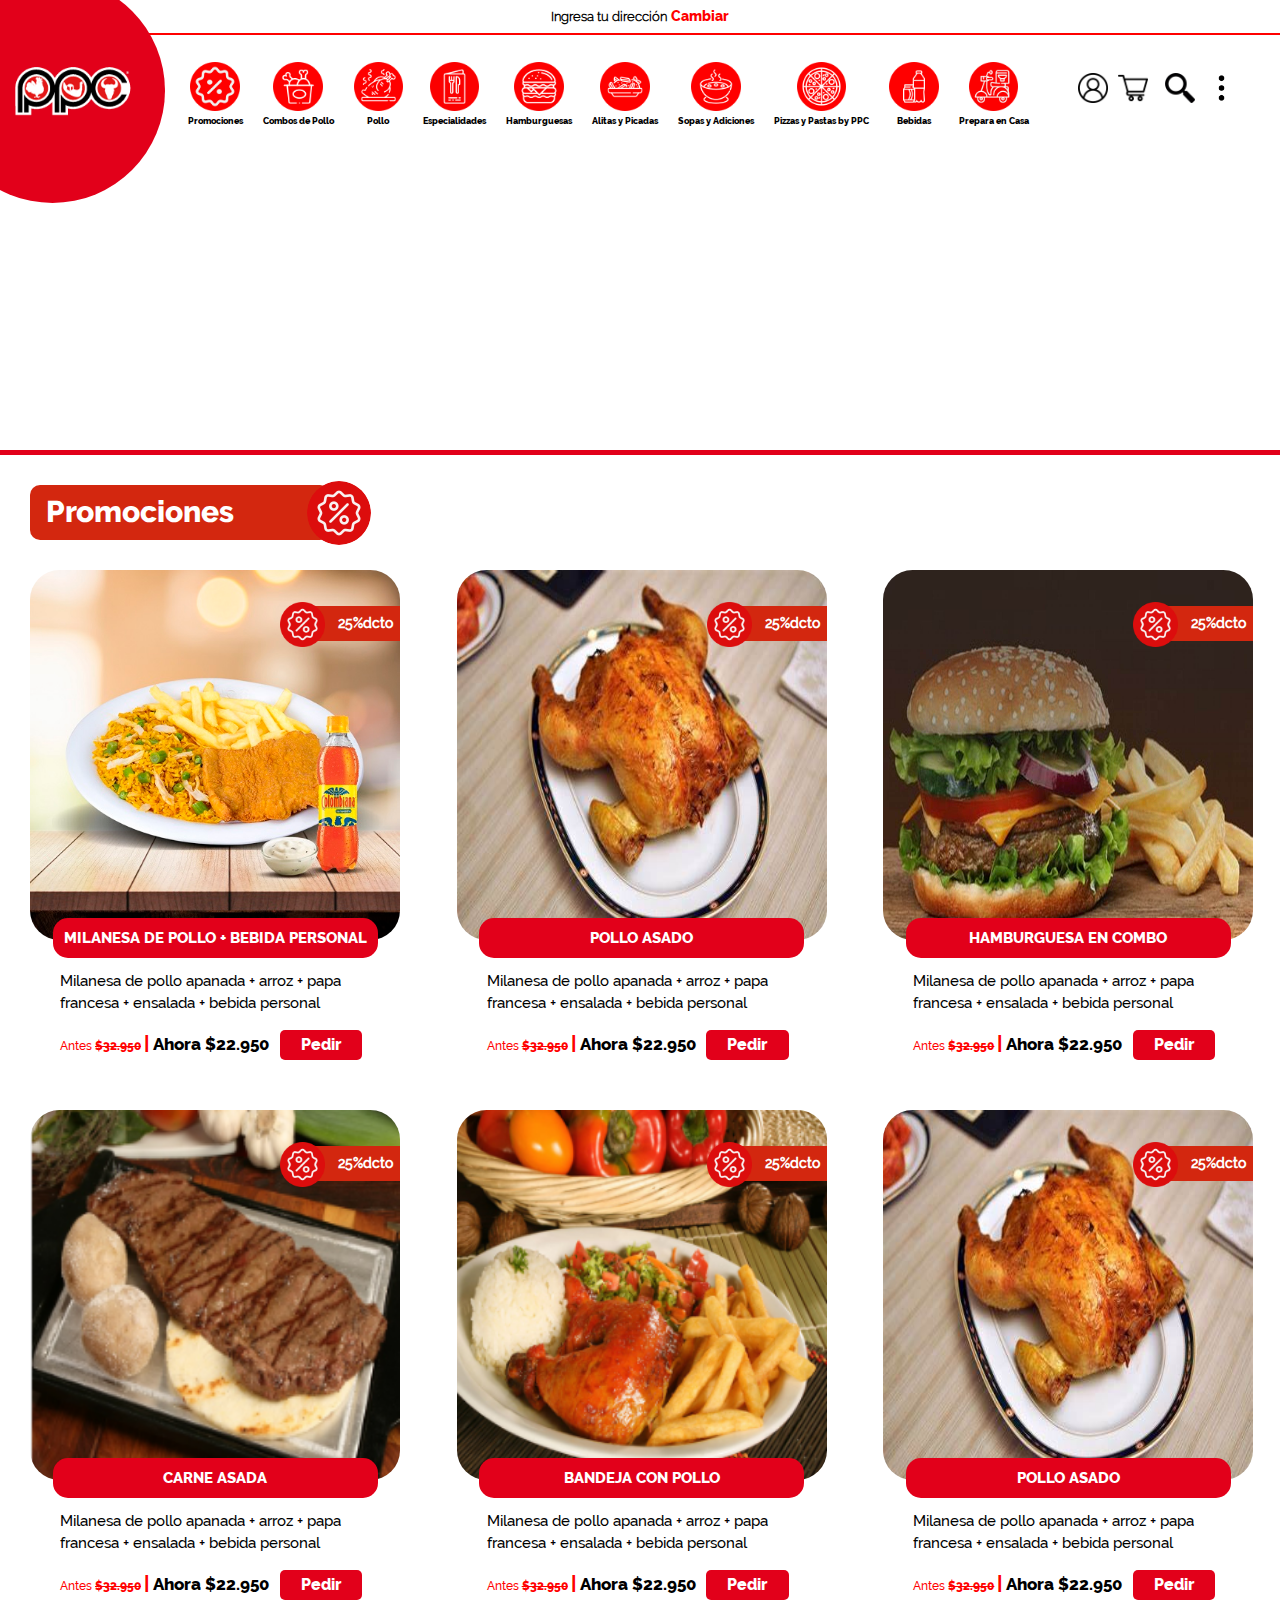
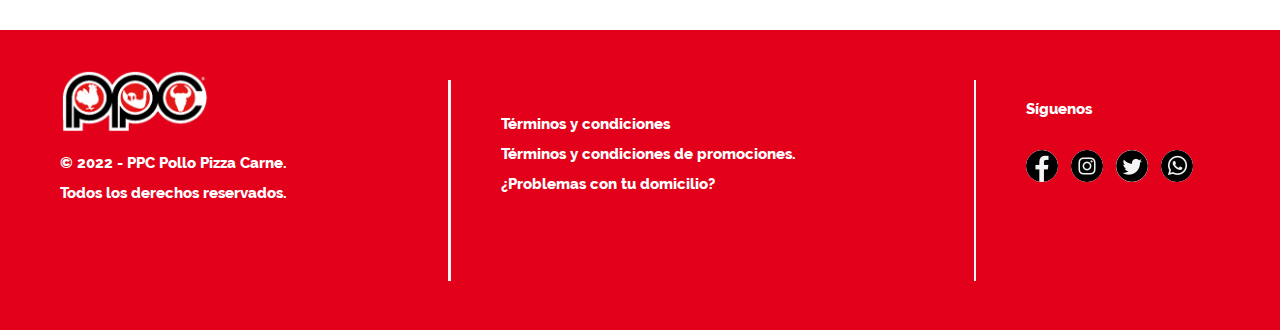
==== commit 60fb0291: "Se realiza cambios" ====
--- a/index.html
+++ b/index.html
@@ -99,10 +99,8 @@
                 <div class="container-options">
                     <a href="#"><img class="options-user" src="public/assets/img/user.png" alt="User"></a>
                     <a href="#"><img class="options-user car" id="Cart" src="public/assets/img/cart.png" alt="Cart"></a>
-                    <a href="#"><img class="options-user search" id="Search" src="public/assets/img/search.png"
-                            alt="Search"></a>
-                    <a href="#"><img class="options-user" id="Options" src="public/assets/img/three-points.png"
-                            alt="Options"></a>
+                    <a href="#"><img class="options-user search" id="Search" src="public/assets/img/search.png" alt="Search"></a>
+                    <a href="#"><img class="options-user" id="Options" src="public/assets/img/three-points.png" alt="Options"></a>
                 </div>
 
             </div>
@@ -211,7 +209,6 @@
     
             </div>
         </div>
-        <div class="space-nav">
 
         </div>
         <!-- Content-card -->
--- a/public/css/styles.css
+++ b/public/css/styles.css
@@ -42,7 +42,7 @@
     justify-content: center;
     align-items: center;
     width: 100%;
-    height: 7rem;
+    height: 8em;
 }
 
 
@@ -54,19 +54,16 @@
     position: absolute;
     background-color: var(--background-percent);
     border-radius: 50%;
-    width: 9rem;
-    height: 9rem;
-    top: -1rem;
-    left: -2.5rem;
+    width: 225px;
+    height: 225px;
     z-index: 1;
 
 }
 
 .container-logo img {
-    width: 4rem;
-    height: 2rem;
-
-
+    width: 8em;
+    position: relative;
+    right: 10px;
 }
 
 .direction-options {
@@ -74,18 +71,16 @@
     align-items: center;
     justify-content: center;
     font-size: 16px;
-    height: 25px;
-    margin-bottom: 10px;
+    height: 35px;
     border-bottom: 2px solid red;
     width: 100%;
-    display: none;
-    
 }
 
 .enter-address {
-    margin-right: 8px;
-    font-size: 14px;
+    margin-right: 4px;
+    font-size: 13px;
     font-family: Raleway;
+    font-weight: bold;
     text-decoration: none;
     color: inherit;
 
@@ -93,7 +88,7 @@
 
 .change-address {
     font-size: 14px;
-    font-family: text;
+    font-family: product;
     text-decoration: none;
     color: red;
 }
@@ -104,7 +99,6 @@
     align-items: center;
     max-height: 100px;
     display: none;
-
 }
 
 .menu {
@@ -113,12 +107,10 @@
 }
 
 .menu img {
-    width: 64px;
     padding: 6px 9px;
 }
 
 .text-menu {
-    font-family: text;
     font-size: 9px;
     font-weight: 100;
     text-decoration: none;
@@ -156,10 +148,8 @@
     display: flex;
     justify-content: center;
     align-items: center;
-    position: absolute;
-    right: 1rem;
-
-
+    right: 2em;
+    bottom: 7px;
 }
 
 .container-options .options-user.car {
@@ -172,8 +162,13 @@
 }
 
 .container-options .options-user {
-    width: 3rem;
-    height: 3rem;
+    width: 2em;
+    height: 2em;
+    margin-right: 10px;
+}
+.container-options #Options {
+    width: 2.5em;
+    height: 2.5em;
 }
 
 
@@ -497,12 +492,12 @@
 /* Media Query */
 @media (max-width: 374px) {
     .slider-icon__arrow {
-        visibility: hidden;
-
-    }
-}
-
-@media (min-width: 375px) and (max-width: 500px) {
+        display:none;
+
+    }
+}
+
+@media (min-width: 375px) and (max-width: 654px) {
     .menu-mobile {
         margin: 1rem 1rem;
     }
@@ -513,8 +508,10 @@
     }
 
     .slider-icon__arrow {
-        visibility: hidden;
-
+        font-size: 2rem;
+        top: 3.5rem;
+        z-index: 1;
+        cursor: pointer;   
     }
 
     .slider-container .slider-image__menu img {
@@ -522,22 +519,61 @@
         height: 10rem;
         border-radius: 50%;
     }
-}
-
-@media (min-width: 501px) and (max-width: 738px) {
-
+
+    .container {
+        grid-template-columns: 1fr;
+    }
+
+    .container .card{
+        margin: 0px auto;
+    }
+
+}
+
+@media (min-width: 655px) and (max-width: 738px) {
+    .direction-options{
+        display: none;
+    }
+    .container-banner{
+        height: 6em;
+    }
+    .container-logo{
+        width: 120px;
+        height: 120px;
+        left: -2em;
+        top: -1.5em;
+    }
+    .container-logo img{
+        width: 4em;
+        position: relative;
+        top: 4px;
+        left: 4px;
+    }
+    .container-options{
+        position: relative;
+        right: 0;
+        left: 250px;
+        top: 3px;
+    }
+    .container-options .options-user{
+        width: 3em ;
+        height: 3em ;
+    }
+    .container-options #Options{
+        height: 3.5em;
+        width: 3.5em;
+    }
     .menu-mobile {
         margin: 1rem 1rem;
     }
 
-
-
     .menu-mobile {
         width: 100%;
+        height: 250px;
+        margin: 0;
         display: flex;
         justify-content: center;
         align-items: center;
-        margin: -4rem 1rem;
         gap: 1rem;
         flex-wrap: wrap;
     }
@@ -561,9 +597,8 @@
     }
 
     .slider-icon__arrow {
-        top: 13rem;
+        top: 4rem;
         font-size: 2.5rem;
-        visibility: hidden;
     }
 
     .container {
@@ -614,8 +649,6 @@
     }
 }
 
-
-
 @media (min-width: 739px) and (max-width: 930px) {
 
     
@@ -623,24 +656,19 @@
     width: 10rem;
     height: 10rem;
     top: -1.5rem;
-    left: -3rem;
-    
-
+    left: -4rem;
 }
 
 .container-logo img {
     width: 5rem;
-    height: 2.5rem;
+    height: 3rem;
 
 
 }
 
 .direction-options .enter-address{
-    width:100%;
-    text-align: center;
-    background-color:green;
-    
-    
+
+    text-align: center;    
     
 }
     .menu-mobile{
@@ -702,16 +730,9 @@
         height:15rem;
     }
 
-
-    /* .slider-content__text .slider-text__terms {
-        margin-left: 2.5rem;
-        font-size: .9rem;
-    } */
-
     .slider-icon__arrow {
-        top: 5em;
+        top: 5rem;
         font-size: 3rem;
-        visibility: hidden;
     }
 
     .container {
@@ -795,29 +816,19 @@
 @media (min-width: 931px) {
 
     .container-logo {
-        width: 10rem;
-        height: 10rem;
         top: -1.5rem;
-        left: -3rem;
+        left: -4rem;
         
     
     }
     
     .container-logo img {
-        width: 5rem;
-        height: 2.5rem;
-    
-    
-    }
-    
-    .direction-options .enter-address{
-        width:100%;
-        text-align: center;
-        background-color:green;
-        
-        
-        
-    }
+        width: none;
+        height: none;
+    
+    
+    }
+
         .menu-mobile{
             display:none;
         }    
@@ -837,13 +848,13 @@
         }
         
         .menu img {
-            width: 3rem;
+            width: 2.5rem;
             padding: 0;
         }
     
         .text-menu {
             font-family: text;
-            font-size: .3rem;
+            font-size: 9px;
             font-weight: 100;
             text-decoration: none;
             color: inherit;
@@ -857,16 +868,9 @@
             display: block;
         }
         
-         .container-options .options-user.search {
+        .container-options .options-user.search {
             margin:0 .5rem;
         } 
-        
-        .container-options .options-user {
-            width: 1.5rem;
-            height: 1.5rem;
-            margin: 0 .1rem;
-    
-        }
     
         .slider-container{
             height: 15rem;
@@ -877,14 +881,22 @@
             height:15rem;
         }
 
-    .slider-icon__arrow {
-        top: 6em;
-        font-size: 3rem;
-    }
+        .slider-icon__arrow {
+            top: 5rem;
+            font-size: 3rem;
+        }
 
 }
 
 @media (min-width: 1200px) {
+    .menu img {
+        width: 3.3rem;
+        padding: 0;
+    }
+
+    .text-menu {
+        font-weight: 700;
+    }
 
     .slider-container{
         height: 20rem;
@@ -897,12 +909,12 @@
 
     .container-menu-options {
         width: 100%;
-        margin-left:15rem;
+        margin-left:12.5rem;
         display: flex;    
     }   
 
     .slider-icon__arrow {
-        top: 20.5rem;
+        top: 7.5rem;
         font-size: 3rem;
     }
 }
@@ -919,9 +931,14 @@
     .text-menu {
         font-size: 15px;
     }
-}
-
-@media screen and (max-width: px) {
+
+    .slider-icon__arrow {
+        top: 7.5rem;
+        font-size: 3rem;
+    }
+}
+
+@media screen and (min-width: 375px) and (max-width: 738px) {
     .section-footer {
         padding-top: 15px;
         flex-direction: column;
@@ -959,4 +976,3 @@
     }
 }
 
-Footer